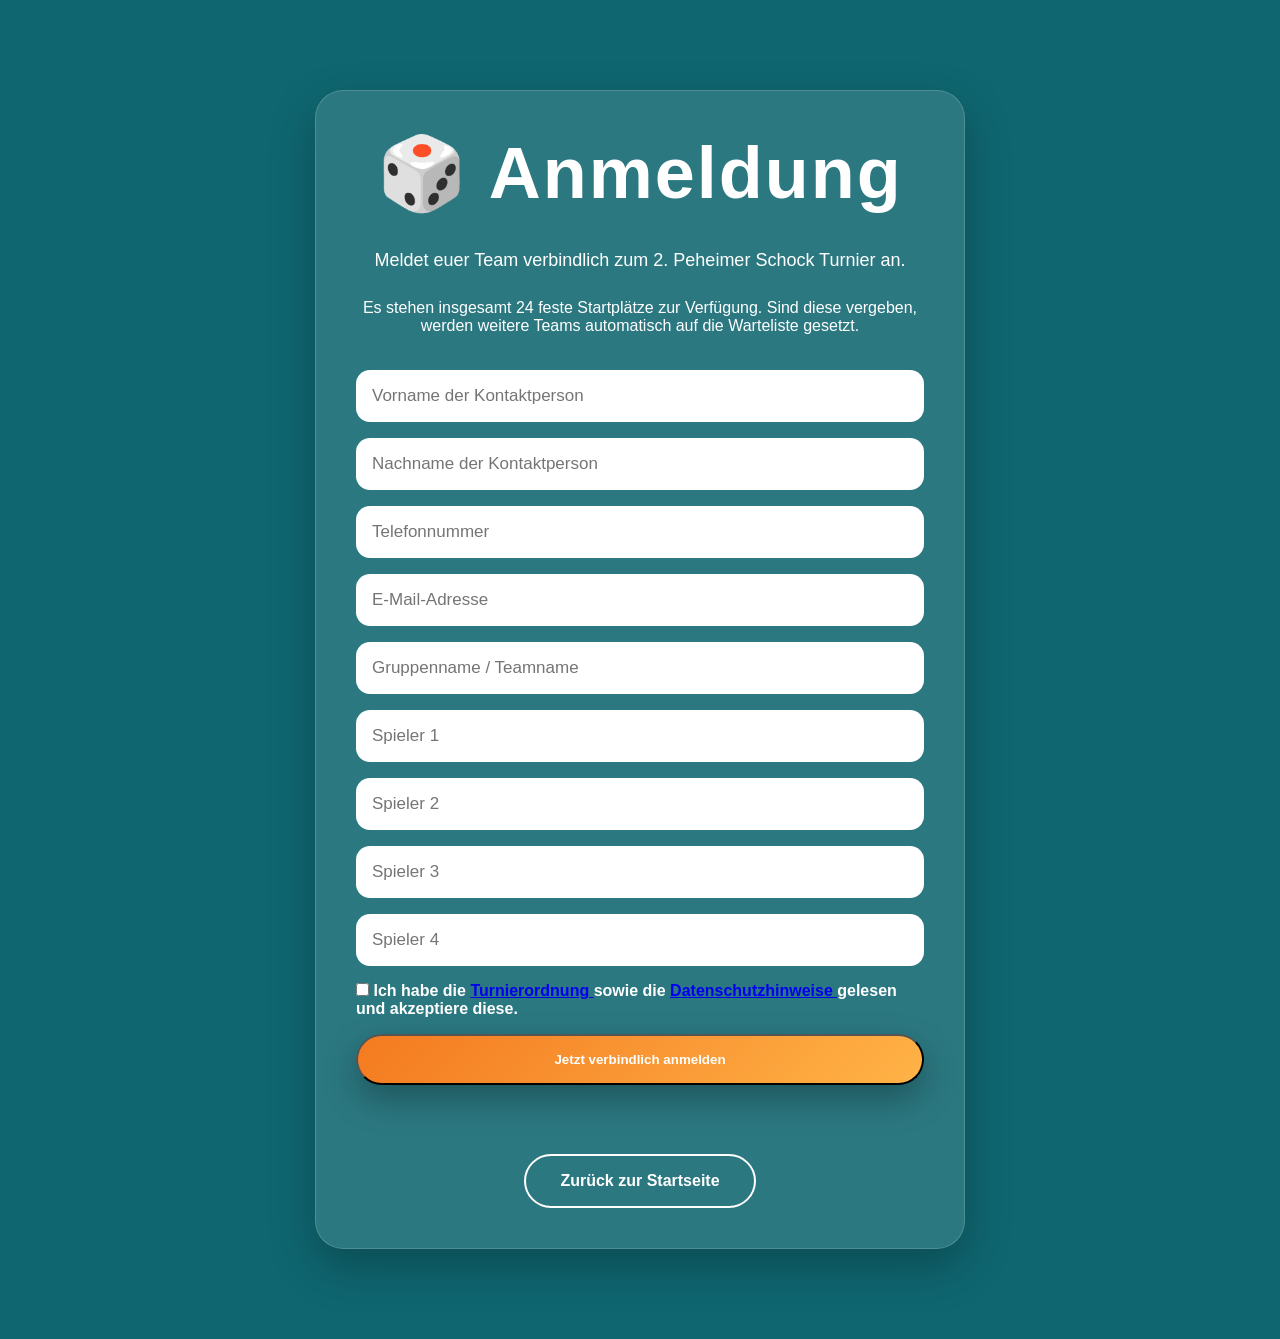
==== anmeldung.html @ 6fb893bc "Add script tags for configuration and scripts" ====
<!DOCTYPE html>
<html lang="de">
<head>
  <meta charset="UTF-8">
  <meta name="viewport" content="width=device-width, initial-scale=1.0">

  <title>Anmeldung | 2. Peheimer Schock Turnier</title>

  <link rel="stylesheet" href="css/style.css">
</head>

<body>

<section class="section anmeldung-page">

  <!-- Bereich vor dem 01.09.2026 -->
  <div id="anmeldungGesperrt" class="status-card">
    <h2>🎲 Anmeldung</h2>

    <h1>Anmeldung startet am</h1>
    <h2>01.09.2026</h2>

    <p>
      Die Anmeldung zum 2. Peheimer Schock Turnier
      ist derzeit noch nicht freigeschaltet.
    </p>

    <div
      id="countdownFreigabe"
      class="freigabe-countdown">
    </div>

    <div class="hero-buttons">
      <a href="index.html" class="btn primary">
        Zur Startseite
      </a>

      <a
        href="downloads/Turnierordnung.pdf"
        class="btn secondary"
        target="_blank"
        rel="noopener">
        Turnierordnung ansehen
      </a>
    </div>
  </div>


  <!-- Anmeldeformular ab dem 01.09.2026 -->
  <div
    id="formularBereich"
    class="status-card"
    style="display:none;">

    <h2>🎲 Anmeldung</h2>

    <p class="lead">
      Meldet euer Team verbindlich zum
      2. Peheimer Schock Turnier an.
    </p>

    <div id="anmeldeStatusHinweis" class="anmelde-hinweis">
      Es stehen insgesamt 24 feste Startplätze zur Verfügung.
      Sind diese vergeben, werden weitere Teams automatisch
      auf die Warteliste gesetzt.
    </div>

    <form id="anmeldungForm" class="form-card">

      <input
        type="text"
        name="vorname"
        placeholder="Vorname der Kontaktperson"
        autocomplete="given-name"
        required>

      <input
        type="text"
        name="nachname"
        placeholder="Nachname der Kontaktperson"
        autocomplete="family-name"
        required>

      <input
        type="tel"
        name="telefon"
        placeholder="Telefonnummer"
        autocomplete="tel"
        required>

      <input
        type="email"
        name="email"
        placeholder="E-Mail-Adresse"
        autocomplete="email"
        required>

      <input
        type="text"
        name="teamname"
        placeholder="Gruppenname / Teamname"
        required>

      <input
        type="text"
        name="spieler1"
        placeholder="Spieler 1"
        required>

      <input
        type="text"
        name="spieler2"
        placeholder="Spieler 2"
        required>

      <input
        type="text"
        name="spieler3"
        placeholder="Spieler 3"
        required>

      <input
        type="text"
        name="spieler4"
        placeholder="Spieler 4"
        required>

      <label class="check">
        <input
          type="checkbox"
          name="datenschutzAkzeptiert"
          required>

        <span>
          Ich habe die
          <strong>
            <a
              href="downloads/Turnierordnung.pdf"
              target="_blank"
              rel="noopener">
              Turnierordnung
            </a>
          </strong>
          sowie die
          <strong>
            <a
              href="datenschutz.html"
              target="_blank"
              rel="noopener">
              Datenschutzhinweise
            </a>
          </strong>
          gelesen und akzeptiere diese.
        </span>
      </label>

      <button
        id="anmeldungButton"
        type="submit"
        class="btn primary">

        Jetzt verbindlich anmelden
      </button>

    </form>

    <div
      id="meldung"
      class="anmelde-meldung"
      aria-live="polite">
    </div>

    <a
      href="index.html"
      class="btn secondary space-top">
      Zurück zur Startseite
    </a>

  </div>

</section>

<script src="js/config.js?v=1"></script>
<script src="js/freigabe.js?v=13"></script>
<script src="js/anmeldung.js?v=13"></script>

</body>
</html>
---- css/style.css ----
*{margin:0;padding:0;box-sizing:border-box}html{scroll-behavior:smooth}body{font-family:'Montserrat',sans-serif;background:#0f6670;color:#fff;overflow-x:hidden}.header{position:fixed;top:0;width:100%;z-index:1000;background:rgba(4,37,43,.88);backdrop-filter:blur(14px);border-bottom:1px solid rgba(255,255,255,.12)}.navbar{max-width:1320px;margin:auto;padding:14px 28px;display:flex;justify-content:space-between;align-items:center}.logo-box{display:flex;align-items:center;gap:12px;color:#fff;text-decoration:none;font-weight:800}.logo-box img{width:58px;height:58px;object-fit:contain}.nav-links{display:flex;list-style:none;gap:20px}.nav-links a{color:#fff;text-decoration:none;font-weight:700;font-size:14px}.nav-links a:hover{color:#f47a20}.hero{min-height:100vh;background:linear-gradient(135deg,rgba(5,44,51,.94),rgba(15,102,112,.75)),url('../images/hero.jpg');background-size:cover;background-position:center;display:flex;align-items:center;justify-content:center;text-align:center;padding:140px 22px 80px}.hero-card{max-width:980px;padding:46px 34px;border-radius:32px;background:rgba(255,255,255,.1);border:1px solid rgba(255,255,255,.16);backdrop-filter:blur(16px);box-shadow:0 30px 90px rgba(0,0,0,.35);position:relative;z-index:3}.eyebrow{color:#ffb06a;text-transform:uppercase;letter-spacing:2px;font-weight:800;margin-bottom:14px}.hero h1{font-family:'Bebas Neue',sans-serif;font-size:clamp(56px,9vw,120px);line-height:.9;letter-spacing:4px;text-transform:uppercase;text-shadow:0 10px 35px rgba(0,0,0,.45)}.hero-info{margin-top:22px;font-size:clamp(18px,3vw,28px);font-weight:800}.countdown{display:flex;justify-content:center;gap:18px;flex-wrap:wrap;margin:36px 0}.countdown div{width:112px;height:112px;border-radius:22px;background:rgba(255,255,255,.16);border:1px solid rgba(255,255,255,.18);display:flex;flex-direction:column;justify-content:center;align-items:center}.countdown span{font-size:42px;font-weight:900}.countdown small{text-transform:uppercase;letter-spacing:1px}.hero-buttons{display:flex;justify-content:center;gap:18px;flex-wrap:wrap}.btn{display:inline-block;padding:16px 34px;border-radius:999px;text-decoration:none;font-weight:900;transition:.25s}.btn:hover{transform:translateY(-4px)}.primary{background:linear-gradient(135deg,#f47a20,#ffb347);color:#fff;box-shadow:0 14px 35px rgba(0,0,0,.3)}.secondary{border:2px solid #fff;color:#fff}.secondary:hover{background:#fff;color:#0f6670}.section{max-width:1200px;margin:auto;padding:90px 22px;text-align:center}.section h2{font-family:'Bebas Neue',sans-serif;font-size:clamp(42px,6vw,72px);letter-spacing:2px;margin-bottom:34px}.lead{font-size:18px;max-width:780px;margin:0 auto 28px}.highlight{max-width:100%;background:rgba(4,37,43,.45)}.cards{display:grid;gap:24px}.four{grid-template-columns:repeat(auto-fit,minmax(230px,1fr))}.three{grid-template-columns:repeat(auto-fit,minmax(260px,1fr))}.card{padding:34px 24px;border-radius:24px;background:rgba(255,255,255,.12);border:1px solid rgba(255,255,255,.16);backdrop-filter:blur(12px);box-shadow:0 18px 45px rgba(0,0,0,.22);transition:.25s}.card:hover{transform:translateY(-8px)}.card span{font-size:46px}.card h3{margin:14px 0 10px;color:#ffb06a;font-size:24px}.space-top{margin-top:34px}.status-card{max-width:650px;margin:auto;padding:40px;border-radius:28px;background:rgba(255,255,255,.12);border:1px solid rgba(255,255,255,.16);backdrop-filter:blur(16px);box-shadow:0 18px 45px rgba(0,0,0,.25)}.circle{position:relative;width:180px;height:180px;margin:20px auto}.circle svg{width:180px;height:180px;transform:rotate(-90deg)}.circle circle{fill:none;stroke-width:12}.circle circle:first-child{stroke:rgba(255,255,255,.22)}#progressCircle{stroke:#f47a20;stroke-linecap:round;stroke-dasharray:471;stroke-dashoffset:471;transition:1s}.circle-text{position:absolute;top:50%;left:50%;transform:translate(-50%,-50%)}.circle-text span{display:block;font-size:52px;font-weight:900}.progress{height:18px;background:rgba(255,255,255,.22);border-radius:999px;overflow:hidden;margin:25px 0}#progressBar{height:100%;width:0;background:linear-gradient(90deg,#f47a20,#ffb347);transition:1s}.gallery{display:grid;grid-template-columns:repeat(auto-fit,minmax(220px,1fr));gap:18px}.gallery img{width:100%;height:220px;object-fit:cover;border-radius:18px;cursor:pointer;box-shadow:0 15px 35px rgba(0,0,0,.25)}.table-wrap{overflow-x:auto;max-width:850px;margin:auto}table{width:100%;border-collapse:collapse;background:rgba(255,255,255,.1);border-radius:18px;overflow:hidden}th,td{padding:16px;border-bottom:1px solid rgba(255,255,255,.12)}th{color:#ffb06a}.social-links{display:flex;gap:16px;justify-content:center;flex-wrap:wrap}.social-links a{color:white;background:rgba(255,255,255,.12);padding:14px 24px;border-radius:999px;text-decoration:none;font-weight:800}.contact p{margin:8px 0;font-size:18px}footer{text-align:center;padding:30px 20px;background:#062f36;color:rgba(255,255,255,.85)}footer a{color:#ffb06a}.dice-bg{position:fixed;inset:0;pointer-events:none;z-index:2;overflow:hidden}.dice{position:absolute;font-size:72px;opacity:.18;filter:drop-shadow(0 0 20px rgba(244,122,32,.55));animation:diceFloat 18s ease-in-out infinite}.d1{top:14%;left:5%}.d2{top:75%;left:12%;animation-duration:22s}.d3{top:22%;right:8%;animation-duration:19s}.d4{bottom:10%;right:12%;animation-duration:24s}.d5{top:50%;left:48%;animation-duration:20s}@keyframes diceFloat{0%,100%{transform:translateY(0) rotate(0) scale(1)}50%{transform:translateY(-42px) rotate(180deg) scale(1.12)}}@media(max-width:850px){.navbar{flex-direction:column;gap:12px}.nav-links{flex-wrap:wrap;justify-content:center;gap:12px}.logo-box span{display:none}.hero{padding-top:180px}.countdown div{width:86px;height:86px}.countdown span{font-size:30px}.dice{font-size:52px}}
.sponsor-grid {
  display: grid;
  grid-template-columns: repeat(auto-fit, minmax(220px, 1fr));
  gap: 24px;
  margin-top: 35px;
}

.sponsor-card {
  background: rgba(255,255,255,0.12);
  border: 1px solid rgba(255,255,255,0.18);
  border-radius: 22px;
  padding: 30px;
  min-height: 150px;
  display: flex;
  align-items: center;
  justify-content: center;
  backdrop-filter: blur(12px);
  transition: 0.25s;
}

.sponsor-card:hover {
  transform: translateY(-6px);
}

.sponsor-card img {
  max-width: 100%;
  max-height: 95px;
  object-fit: contain;
}
.instagram-btn{
    display:inline-block;
    padding:16px 35px;
    border-radius:50px;
    text-decoration:none;
    color:#fff;
    font-weight:700;
    font-size:18px;

    background:linear-gradient(
        45deg,
        #405DE6,
        #5851DB,
        #833AB4,
        #C13584,
        #E1306C,
        #FD1D1D,
        #F56040,
        #FCAF45
    );

    transition:.3s;
    box-shadow:0 8px 25px rgba(0,0,0,.25);
}

.instagram-btn:hover{
    transform:translateY(-4px) scale(1.03);
    box-shadow:0 12px 30px rgba(0,0,0,.35);
}
.spieler-text {
  margin-top: 14px;
  font-size: 18px;
  color: #ffb06a;
  font-weight: 700;
}
.anmeldung-page {
  min-height: 100vh;
  display: flex;
  align-items: center;
  justify-content: center;
}

.freigabe-countdown {
  margin: 25px 0;
  font-size: 24px;
  font-weight: 800;
  color: #ffb06a;
}

.form-card {
  max-width: 760px;
  margin: 35px auto;
  display: grid;
  gap: 16px;
}

.form-card input {
  padding: 16px;
  border-radius: 14px;
  border: none;
  font-size: 17px;
}

.check {
  text-align: left;
  font-weight: 600;
}
.badge {
  display: inline-block;
  padding: 8px 14px;
  border-radius: 999px;
  font-weight: 800;
  font-size: 14px;
}

.badge.geplant {
  background: #ffffff;
  color: #0f6670;
}

.badge.laeuft {
  background: #ffb347;
  color: #062f36;
}

.badge.beendet {
  background: #2ecc71;
  color: #ffffff;
}

#meldung {
  margin-top: 25px;
  font-weight: 800;
  font-size: 20px;
}

/* ==========================================
   LIVE SPIELPLAN
========================================== */

.spielplan-section{
    max-width:1700px;
    width:95%;
    margin:auto;
}

#spielplanTabelle{
    width:100%;
}

.table-wrap{
    width:100%;
    overflow-x:auto;
    border-radius:22px;
    background:rgba(255,255,255,.08);
    backdrop-filter:blur(10px);
    box-shadow:0 15px 35px rgba(0,0,0,.20);
}

.table-wrap table{
    width:100%;
    min-width:1450px;
    border-collapse:collapse;
}

.table-wrap th{
    font-size:24px;
    font-weight:700;
    color:#ffb347;
    padding:24px 18px;
    text-align:center;
    white-space:nowrap;
}

.table-wrap td{
    font-size:22px;
    padding:24px 18px;
    text-align:center;
    color:#fff;
    border-top:1px solid rgba(255,255,255,.08);
}

.table-wrap tr:hover{
    background:rgba(255,255,255,.06);
    transition:.25s;
}

/* Status */

.badge{
    display:inline-block;
    min-width:130px;
    padding:12px 28px;
    border-radius:40px;
    font-size:19px;
    font-weight:700;
    text-align:center;
}

.badge.geplant{
    background:#ffffff;
    color:#156b75;
}

.badge.laeuft{
    background:#ffb347;
    color:#111;
}

.badge.beendet{
    background:#36c96d;
    color:#fff;
}

/* Scrollbar */

.table-wrap::-webkit-scrollbar{
    height:12px;
}

.table-wrap::-webkit-scrollbar-thumb{
    background:#999;
    border-radius:20px;
}

.table-wrap::-webkit-scrollbar-track{
    background:#ddd;
}

/* Tablet */

@media (max-width:1200px){

.table-wrap th{
    font-size:20px;
}

.table-wrap td{
    font-size:18px;
}

}

/* Smartphone */

@media (max-width:768px){

.spielplan-section{
    width:100%;
}

.table-wrap table{
    min-width:1100px;
}

.table-wrap th{
    font-size:17px;
}

.table-wrap td{
    font-size:16px;
    padding:16px 12px;
}

.badge{
    min-width:100px;
    font-size:15px;
    padding:10px 18px;
}

}

/* ==========================================
   BUNDESLIGA-LIVE-TAFEL
========================================== */

.spielplan-section {
  width: min(1500px, 95%);
  max-width: 1500px;
  margin: 0 auto;
}

#spielplanTabelle {
  width: 100%;
}

.live-tafel {
  overflow: hidden;
  border: 1px solid rgba(255, 255, 255, 0.15);
  border-radius: 26px;
  background:
    linear-gradient(
      145deg,
      rgba(255, 255, 255, 0.11),
      rgba(255, 255, 255, 0.05)
    );
  box-shadow: 0 25px 60px rgba(0, 0, 0, 0.28);
  backdrop-filter: blur(14px);
}

.live-tafel-kopf {
  display: flex;
  align-items: center;
  justify-content: space-between;
  gap: 20px;
  padding: 22px 30px;
  color: #ffffff;
  background: rgba(0, 0, 0, 0.18);
  font-size: 20px;
  font-weight: 800;
  text-transform: uppercase;
  letter-spacing: 1px;
}

.live-punkt {
  display: inline-block;
  width: 13px;
  height: 13px;
  margin-right: 10px;
  border-radius: 50%;
  background: #2ee46f;
  box-shadow: 0 0 0 7px rgba(46, 228, 111, 0.12);
  animation: livePuls 1.4s infinite;
}

.live-aktualisierung {
  color: rgba(255, 255, 255, 0.68);
  font-size: 14px;
  font-weight: 600;
  text-transform: none;
  letter-spacing: 0;
}

.live-gruppe {
  padding: 24px;
}

.live-gruppe + .live-gruppe {
  padding-top: 4px;
}

.live-gruppen-titel {
  margin: 0 0 18px;
  color: #ffffff;
  font-size: 24px;
  font-weight: 800;
}

.live-spielkarte {
  margin-bottom: 18px;
  overflow: hidden;
  border: 1px solid rgba(255, 255, 255, 0.13);
  border-left: 7px solid rgba(255, 255, 255, 0.28);
  border-radius: 20px;
  background: rgba(255, 255, 255, 0.08);
  box-shadow: 0 14px 28px rgba(0, 0, 0, 0.16);
  transition:
    transform 0.25s ease,
    background 0.25s ease,
    box-shadow 0.25s ease;
}

.live-spielkarte:hover {
  transform: translateY(-3px);
  background: rgba(255, 255, 255, 0.12);
  box-shadow: 0 18px 35px rgba(0, 0, 0, 0.22);
}

.live-spielkarte.ist-live {
  border-left-color: #2ee46f;
  background:
    linear-gradient(
      90deg,
      rgba(46, 228, 111, 0.16),
      rgba(255, 255, 255, 0.08)
    );
}

.live-spielkopf {
  display: flex;
  align-items: center;
  justify-content: space-between;
  gap: 15px;
  padding: 16px 22px;
  border-bottom: 1px solid rgba(255, 255, 255, 0.1);
}

.live-runde {
  color: #ffb347;
  font-size: 20px;
  font-weight: 800;
  text-transform: uppercase;
}

.live-status {
  display: inline-flex;
  align-items: center;
  gap: 8px;
  min-width: 125px;
  justify-content: center;
  padding: 10px 18px;
  border-radius: 999px;
  font-size: 16px;
  font-weight: 800;
}

.live-status span {
  font-size: 18px;
  line-height: 1;
}

.live-status.geplant-status {
  color: #0f6670;
  background: #ffffff;
}

.live-status.live-status {
  color: #10231a;
  background: #2ee46f;
  box-shadow: 0 0 0 6px rgba(46, 228, 111, 0.12);
}

.live-status.fertig-status {
  color: #ffffff;
  background: #52616b;
}

.live-spielinhalt {
  display: grid;
  grid-template-columns: 180px 1fr;
  gap: 28px;
  align-items: center;
  padding: 24px 26px;
}

.live-tisch {
  display: grid;
  grid-template-columns: auto 1fr;
  align-items: center;
  column-gap: 12px;
  color: rgba(255, 255, 255, 0.72);
}

.live-tisch-icon {
  grid-row: span 2;
  font-size: 38px;
}

.live-tisch span:not(.live-tisch-icon) {
  font-size: 15px;
  text-transform: uppercase;
  letter-spacing: 1px;
}

.live-tisch strong {
  color: #ffffff;
  font-size: 34px;
  line-height: 1;
}

.live-teamname {
  margin-bottom: 13px;
  color: #ffffff;
  font-size: 30px;
  font-weight: 800;
}

.live-spieler {
  display: flex;
  flex-wrap: wrap;
  gap: 9px;
}

.live-spieler span {
  padding: 8px 13px;
  border: 1px solid rgba(255, 255, 255, 0.12);
  border-radius: 999px;
  color: #ffffff;
  background: rgba(255, 255, 255, 0.09);
  font-size: 16px;
  font-weight: 600;
}

.live-fuss {
  padding: 16px 26px;
  color: rgba(255, 255, 255, 0.58);
  background: rgba(0, 0, 0, 0.14);
  font-size: 14px;
  text-align: right;
}

.live-ladeanzeige,
.live-leer,
.live-fehler {
  padding: 55px 25px;
  border-radius: 24px;
  color: #ffffff;
  background: rgba(255, 255, 255, 0.08);
  text-align: center;
}

.live-leer span,
.live-fehler span {
  display: block;
  margin-bottom: 12px;
  font-size: 48px;
}

.live-loader {
  width: 44px;
  height: 44px;
  margin: 0 auto 18px;
  border: 5px solid rgba(255, 255, 255, 0.2);
  border-top-color: #ffb347;
  border-radius: 50%;
  animation: liveDrehen 0.8s linear infinite;
}

@keyframes livePuls {
  0%,
  100% {
    opacity: 1;
    transform: scale(1);
  }

  50% {
    opacity: 0.45;
    transform: scale(0.82);
  }
}

@keyframes liveDrehen {
  to {
    transform: rotate(360deg);
  }
}

@media (max-width: 800px) {
  .spielplan-section {
    width: 94%;
  }

  .live-tafel-kopf {
    align-items: flex-start;
    flex-direction: column;
    padding: 18px;
  }

  .live-gruppe {
    padding: 16px;
  }

  .live-spielkopf {
    align-items: flex-start;
    flex-direction: column;
  }

  .live-spielinhalt {
    grid-template-columns: 1fr;
    gap: 18px;
    padding: 21px;
  }

  .live-tisch {
    grid-template-columns: auto auto 1fr;
  }

  .live-tisch-icon {
    grid-row: auto;
  }

  .live-tisch strong {
    font-size: 28px;
  }

  .live-teamname {
    font-size: 24px;
  }

  .live-status {
    min-width: 110px;
    font-size: 14px;
  }

  .live-spieler span {
    font-size: 14px;
  }
}
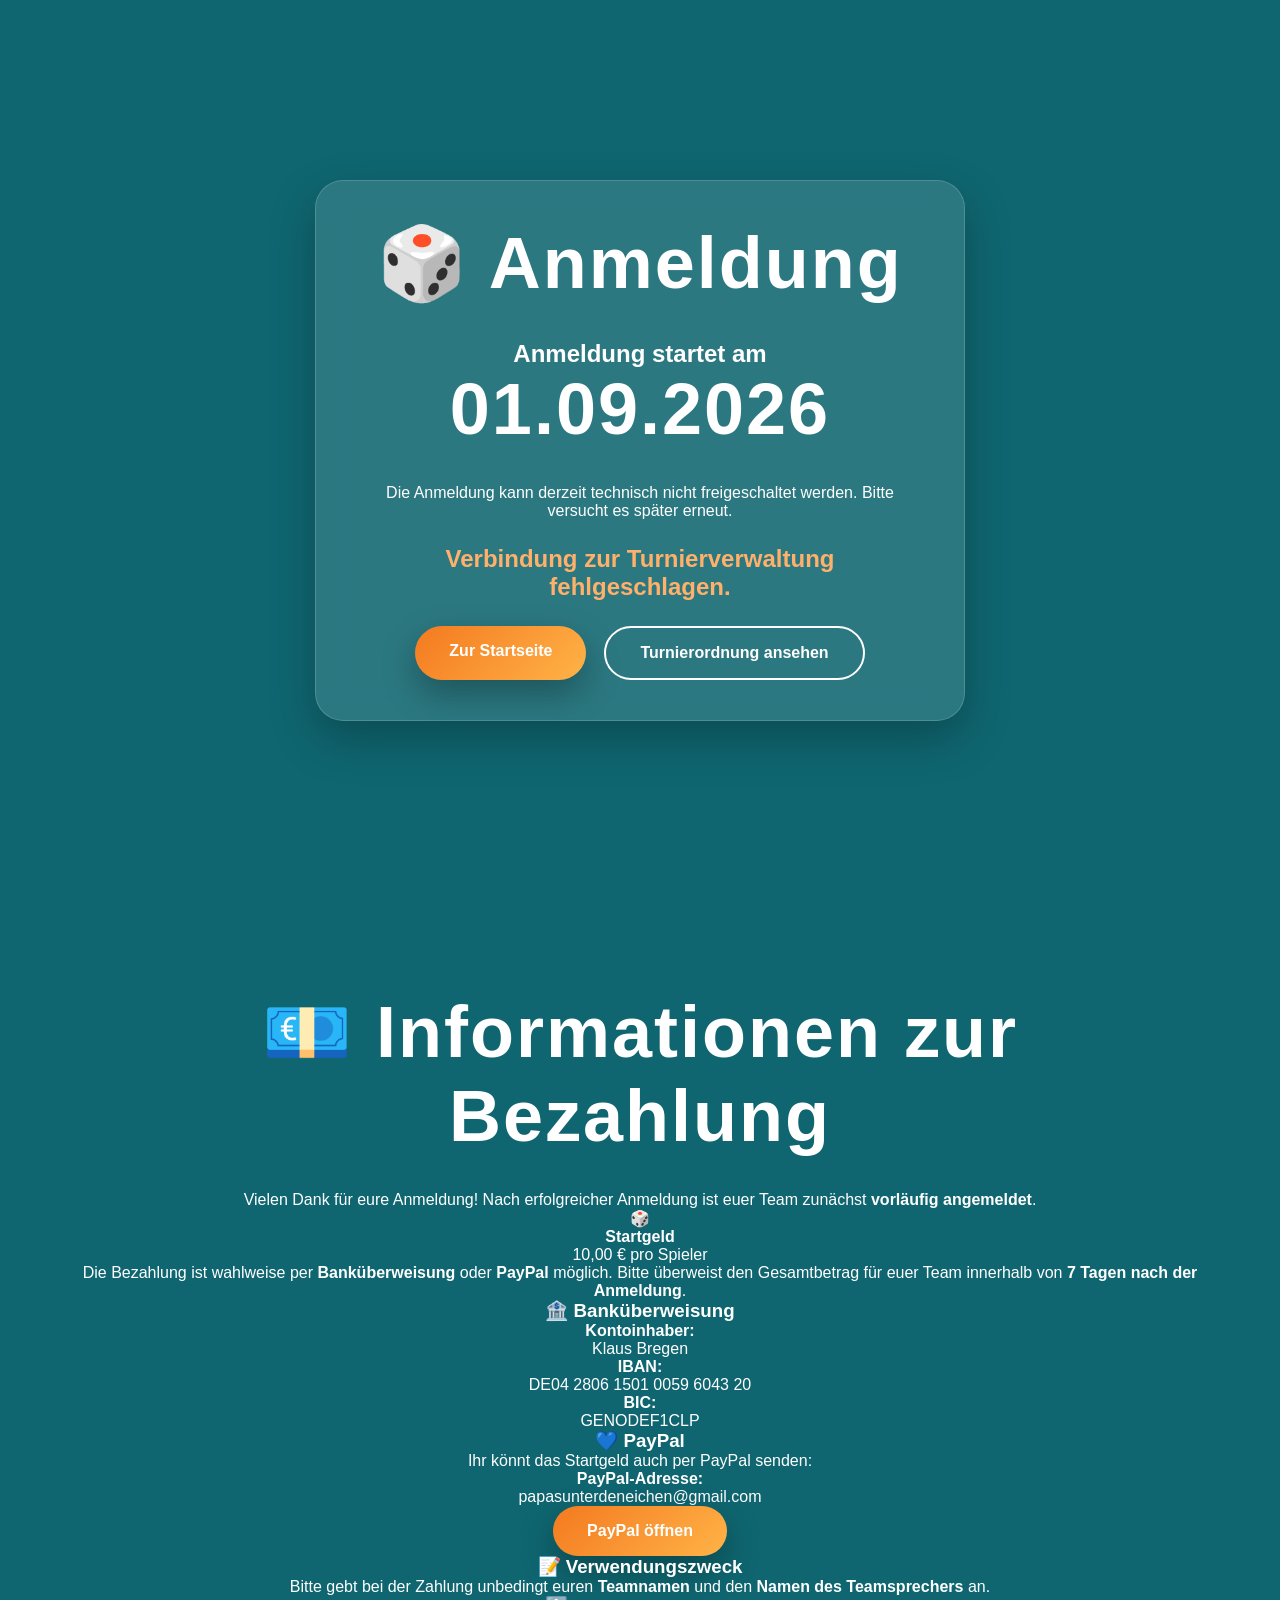
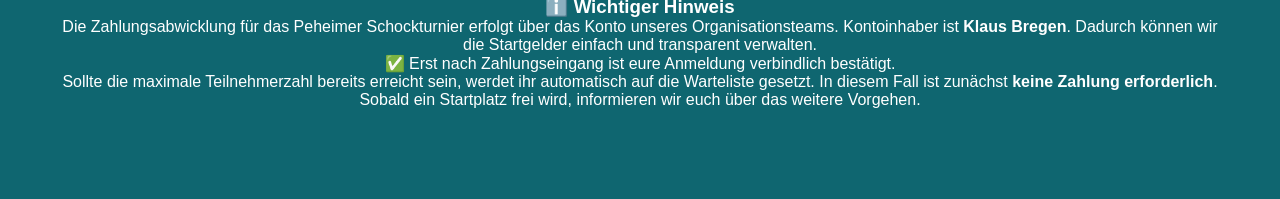
==== commit 334ed0cf: "Update anmeldung.html" ====
--- a/anmeldung.html
+++ b/anmeldung.html
@@ -179,10 +179,115 @@
   </div>
 
 </section>
-
-<script src="js/config.js?v=1"></script>
-<script src="js/freigabe.js?v=13"></script>
-<script src="js/anmeldung.js?v=13"></script>
+<section class="section zahlung-section">
+  <div class="zahlung-box">
+
+    <h2>💶 Informationen zur Bezahlung</h2>
+
+    <p>
+      Vielen Dank für eure Anmeldung! Nach erfolgreicher Anmeldung ist euer
+      Team zunächst <strong>vorläufig angemeldet</strong>.
+    </p>
+
+    <div class="zahlung-preis">
+      <span>🎲</span>
+      <div>
+        <strong>Startgeld</strong>
+        <p>10,00 € pro Spieler</p>
+      </div>
+    </div>
+
+    <p>
+      Die Bezahlung ist wahlweise per <strong>Banküberweisung</strong> oder
+      <strong>PayPal</strong> möglich. Bitte überweist den Gesamtbetrag für
+      euer Team innerhalb von <strong>7 Tagen nach der Anmeldung</strong>.
+    </p>
+
+    <div class="zahlung-arten">
+
+      <article class="zahlung-karte">
+        <h3>🏦 Banküberweisung</h3>
+
+        <p>
+          <strong>Kontoinhaber:</strong><br>
+          Klaus Bregen
+        </p>
+
+        <p>
+          <strong>IBAN:</strong><br>
+          <span class="zahlungsdaten">DE04 2806 1501 0059 6043 20</span>
+        </p>
+
+        <p>
+          <strong>BIC:</strong><br>
+          <span class="zahlungsdaten">GENODEF1CLP</span>
+        </p>
+      </article>
+
+      <article class="zahlung-karte">
+        <h3>💙 PayPal</h3>
+
+        <p>
+          Ihr könnt das Startgeld auch per PayPal senden:
+        </p>
+
+        <p>
+          <strong>PayPal-Adresse:</strong><br>
+          <span class="zahlungsdaten">
+            papasunterdeneichen@gmail.com
+          </span>
+        </p>
+
+        <a
+          class="btn primary"
+          href="https://www.paypal.com/paypalme/"
+          target="_blank"
+          rel="noopener noreferrer"
+        >
+          PayPal öffnen
+        </a>
+      </article>
+
+    </div>
+
+    <div class="zahlung-hinweis">
+      <h3>📝 Verwendungszweck</h3>
+
+      <p>
+        Bitte gebt bei der Zahlung unbedingt euren
+        <strong>Teamnamen</strong> und den
+        <strong>Namen des Teamsprechers</strong> an.
+      </p>
+    </div>
+
+    <div class="zahlung-info">
+      <h3>ℹ️ Wichtiger Hinweis</h3>
+
+      <p>
+        Die Zahlungsabwicklung für das Peheimer Schockturnier erfolgt über
+        das Konto unseres Organisationsteams. Kontoinhaber ist
+        <strong>Klaus Bregen</strong>. Dadurch können wir die Startgelder
+        einfach und transparent verwalten.
+      </p>
+    </div>
+
+    <p class="zahlung-verbindlich">
+      ✅ Erst nach Zahlungseingang ist eure Anmeldung verbindlich bestätigt.
+    </p>
+
+    <p>
+      Sollte die maximale Teilnehmerzahl bereits erreicht sein, werdet ihr
+      automatisch auf die Warteliste gesetzt. In diesem Fall ist zunächst
+      <strong>keine Zahlung erforderlich</strong>. Sobald ein Startplatz frei
+      wird, informieren wir euch über das weitere Vorgehen.
+    </p>
+
+  </div>
+</section>
+
+<script src="js/config.js?v=2"></script>
+<script src="js/freigabe.js?v=15"></script>
+<script src="js/anmeldung.js?v=15"></script>
 
 </body>
 </html>
--- a/css/style.css
+++ b/css/style.css
@@ -576,3 +576,551 @@
     font-size: 14px;
   }
 }
+.status-anmeldung{
+    margin-top:35px;
+    padding-top:30px;
+    border-top:1px solid rgba(255,255,255,.15);
+    text-align:center;
+}
+
+.status-anmeldung h3{
+    margin-bottom:12px;
+    color:#fff;
+    font-size:1.5rem;
+    font-weight:700;
+}
+
+.status-anmeldung p{
+    color:#e7f1f1;
+    line-height:1.6;
+    margin-bottom:22px;
+}
+
+.anmelden-btn{
+    display:inline-block;
+    padding:16px 42px;
+    font-size:1.1rem;
+    font-weight:700;
+    border-radius:50px;
+    transition:.3s;
+}
+
+.anmelden-btn:hover{
+    transform:translateY(-3px);
+}
+/* =====================================================
+   HALL OF FAME
+===================================================== */
+
+#hallOfFameContainer {
+  width: 100%;
+  max-width: 1200px;
+  margin: 35px auto 0;
+}
+
+.hall-grid {
+  display: grid;
+  grid-template-columns:
+    repeat(auto-fit, minmax(300px, 1fr));
+  gap: 26px;
+}
+
+.hall-jahreskarte {
+  overflow: hidden;
+  padding: 28px;
+  border: 1px solid rgba(255, 255, 255, 0.18);
+  border-radius: 24px;
+  background: rgba(255, 255, 255, 0.09);
+  box-shadow: 0 18px 45px rgba(0, 0, 0, 0.18);
+  backdrop-filter: blur(12px);
+  transition:
+    transform 0.3s ease,
+    box-shadow 0.3s ease;
+}
+
+.hall-jahreskarte:hover {
+  transform: translateY(-6px);
+  box-shadow: 0 24px 55px rgba(0, 0, 0, 0.25);
+}
+
+.hall-jahreskopf {
+  display: flex;
+  align-items: center;
+  justify-content: center;
+  gap: 12px;
+  margin-bottom: 24px;
+}
+
+.hall-jahreskopf h3 {
+  margin: 0;
+  color: #ffffff;
+  font-family: "Bebas Neue", sans-serif;
+  font-size: 2.5rem;
+  letter-spacing: 1px;
+}
+
+.hall-pokal {
+  font-size: 2.2rem;
+}
+
+.hall-bild {
+  overflow: hidden;
+  margin-bottom: 22px;
+  border-radius: 18px;
+  aspect-ratio: 16 / 10;
+}
+
+.hall-bild img {
+  width: 100%;
+  height: 100%;
+  object-fit: cover;
+  transition: transform 0.4s ease;
+}
+
+.hall-jahreskarte:hover .hall-bild img {
+  transform: scale(1.04);
+}
+
+.hall-platzierungen {
+  display: flex;
+  flex-direction: column;
+  gap: 13px;
+}
+
+.hall-platz {
+  display: flex;
+  align-items: center;
+  gap: 14px;
+  padding: 16px;
+  border-radius: 16px;
+}
+
+.hall-medaille {
+  flex-shrink: 0;
+  font-size: 2rem;
+}
+
+.hall-platz-inhalt {
+  min-width: 0;
+  text-align: left;
+}
+
+.hall-platz-bezeichnung {
+  display: block;
+  margin-bottom: 3px;
+  font-size: 0.78rem;
+  font-weight: 800;
+  letter-spacing: 0.7px;
+  text-transform: uppercase;
+}
+
+.hall-platz h4 {
+  margin: 0;
+  font-size: 1.08rem;
+  line-height: 1.3;
+}
+
+.hall-spieler {
+  margin: 5px 0 0;
+  font-size: 0.84rem;
+  line-height: 1.45;
+  opacity: 0.85;
+}
+
+.hall-gold {
+  color: #27200a;
+  background:
+    linear-gradient(
+      135deg,
+      #ffe47a,
+      #dba919
+    );
+}
+
+.hall-silber {
+  color: #1d2529;
+  background:
+    linear-gradient(
+      135deg,
+      #f1f3f4,
+      #aeb8bd
+    );
+}
+
+.hall-bronze {
+  color: #ffffff;
+  background:
+    linear-gradient(
+      135deg,
+      #cb8a55,
+      #88512c
+    );
+}
+
+.hall-weiterer-platz {
+  color: #ffffff;
+  background: rgba(255, 255, 255, 0.11);
+}
+
+.hall-laden,
+.hall-leer,
+.hall-fehler {
+  max-width: 650px;
+  margin: 0 auto;
+  padding: 35px 25px;
+  text-align: center;
+  border: 1px solid rgba(255, 255, 255, 0.16);
+  border-radius: 22px;
+  background: rgba(255, 255, 255, 0.08);
+}
+
+.hall-laden span,
+.hall-leer span,
+.hall-fehler span {
+  display: block;
+  margin-bottom: 12px;
+  font-size: 2.4rem;
+}
+
+.hall-leer h3,
+.hall-fehler h3 {
+  margin: 0 0 10px;
+  color: #ffffff;
+}
+
+.hall-leer p,
+.hall-fehler p,
+.hall-laden p {
+  margin: 0;
+  color: rgba(255, 255, 255, 0.85);
+}
+
+@media (max-width: 600px) {
+  .hall-grid {
+    grid-template-columns: 1fr;
+  }
+
+  .hall-jahreskarte {
+    padding: 20px;
+  }
+
+  .hall-platz {
+    padding: 14px;
+  }
+}
+/* =====================================================
+   SCHOCK-KÖNIG / SCHOCK-KÖNIGIN
+===================================================== */
+
+.hall-turniername {
+  display: block;
+  margin-bottom: 2px;
+  color: rgba(255, 255, 255, 0.72);
+  font-size: 0.75rem;
+  font-weight: 800;
+  letter-spacing: 1px;
+  text-transform: uppercase;
+}
+
+.hall-schocktitel {
+  display: flex;
+  align-items: center;
+  gap: 18px;
+  margin: 0 0 22px;
+  padding: 20px;
+  border: 2px solid rgba(255, 202, 58, 0.75);
+  border-radius: 18px;
+  color: #ffffff;
+  background:
+    linear-gradient(
+      135deg,
+      rgba(36, 25, 5, 0.95),
+      rgba(117, 75, 4, 0.85)
+    );
+  box-shadow:
+    0 12px 28px rgba(0, 0, 0, 0.22),
+    inset 0 0 20px rgba(255, 202, 58, 0.08);
+}
+
+.hall-krone {
+  flex-shrink: 0;
+  font-size: 3rem;
+  line-height: 1;
+  filter:
+    drop-shadow(
+      0 4px 8px rgba(0, 0, 0, 0.3)
+    );
+}
+
+.hall-schock-inhalt {
+  min-width: 0;
+  text-align: left;
+}
+
+.hall-schock-label {
+  display: block;
+  margin-bottom: 4px;
+  color: #ffd65a;
+  font-size: 0.78rem;
+  font-weight: 800;
+  letter-spacing: 1px;
+  text-transform: uppercase;
+}
+
+.hall-schocktitel h4 {
+  margin: 0;
+  color: #ffffff;
+  font-size: 1.35rem;
+  line-height: 1.25;
+}
+
+.hall-schockanzahl {
+  display: inline-block;
+  margin-top: 8px;
+  padding: 5px 10px;
+  border-radius: 30px;
+  color: #251c04;
+  background: #ffd65a;
+  font-size: 0.82rem;
+  font-weight: 800;
+}
+
+.hall-schocktitel-offen {
+  opacity: 0.75;
+}
+
+.hall-trennlinie {
+  height: 1px;
+  margin: 0 0 22px;
+  background:
+    linear-gradient(
+      90deg,
+      transparent,
+      rgba(255, 255, 255, 0.28),
+      transparent
+    );
+}
+
+.hall-keine-platzierung {
+  padding: 20px;
+  border-radius: 14px;
+  color: rgba(255, 255, 255, 0.8);
+  background: rgba(255, 255, 255, 0.08);
+  text-align: center;
+}
+
+@media (max-width: 600px) {
+  .hall-schocktitel {
+    align-items: flex-start;
+    padding: 17px;
+  }
+
+  .hall-krone {
+    font-size: 2.5rem;
+  }
+
+  .hall-schocktitel h4 {
+    font-size: 1.15rem;
+  }
+}
+/* =====================================================
+   AKTUELLE RANGLISTE
+===================================================== */
+
+#ranglisteContainer {
+  width: 100%;
+  max-width: 1100px;
+  margin: 35px auto 0;
+}
+
+.rangliste-rahmen {
+  overflow: hidden;
+  border: 1px solid rgba(255, 255, 255, 0.18);
+  border-radius: 24px;
+  background: rgba(255, 255, 255, 0.09);
+  box-shadow: 0 18px 45px rgba(0, 0, 0, 0.18);
+  backdrop-filter: blur(12px);
+}
+
+.rangliste-kopf {
+  display: flex;
+  align-items: center;
+  justify-content: space-between;
+  gap: 20px;
+  padding: 20px 24px;
+  color: #ffffff;
+  background: rgba(0, 0, 0, 0.14);
+  font-weight: 800;
+}
+
+.rangliste-kopf > div {
+  display: flex;
+  align-items: center;
+  gap: 10px;
+}
+
+.rangliste-kopf small {
+  color: rgba(255, 255, 255, 0.72);
+  font-weight: 600;
+}
+
+.rangliste-livepunkt {
+  width: 11px;
+  height: 11px;
+  border-radius: 50%;
+  background: #42e695;
+  box-shadow: 0 0 14px rgba(66, 230, 149, 0.85);
+  animation: ranglistePuls 1.5s infinite;
+}
+
+@keyframes ranglistePuls {
+  0%,
+  100% {
+    transform: scale(1);
+    opacity: 1;
+  }
+
+  50% {
+    transform: scale(1.35);
+    opacity: 0.55;
+  }
+}
+
+.rangliste-scroll {
+  overflow-x: auto;
+}
+
+.rangliste-tabelle {
+  width: 100%;
+  min-width: 720px;
+  border-collapse: collapse;
+  color: #ffffff;
+}
+
+.rangliste-tabelle th,
+.rangliste-tabelle td {
+  padding: 16px 18px;
+  text-align: center;
+  border-bottom: 1px solid rgba(255, 255, 255, 0.1);
+}
+
+.rangliste-tabelle th {
+  color: rgba(255, 255, 255, 0.8);
+  background: rgba(255, 255, 255, 0.05);
+  font-size: 0.78rem;
+  letter-spacing: 0.7px;
+  text-transform: uppercase;
+}
+
+.rangliste-tabelle tbody tr {
+  transition:
+    background 0.25s ease,
+    transform 0.25s ease;
+}
+
+.rangliste-tabelle tbody tr:hover {
+  background: rgba(255, 255, 255, 0.08);
+}
+
+.rangliste-tabelle tbody tr:last-child td {
+  border-bottom: none;
+}
+
+.rang-platz {
+  white-space: nowrap;
+}
+
+.rang-symbol {
+  display: inline-block;
+  margin-right: 8px;
+  font-size: 1.25rem;
+}
+
+.rang-spieler {
+  font-weight: 800;
+  text-align: left !important;
+}
+
+.rang-gold {
+  color: #2b2409;
+  background: linear-gradient(
+    90deg,
+    rgba(255, 225, 100, 0.96),
+    rgba(225, 178, 33, 0.9)
+  );
+}
+
+.rang-silber {
+  color: #1f292d;
+  background: linear-gradient(
+    90deg,
+    rgba(238, 242, 244, 0.95),
+    rgba(175, 188, 194, 0.9)
+  );
+}
+
+.rang-bronze {
+  color: #ffffff;
+  background: linear-gradient(
+    90deg,
+    rgba(190, 117, 63, 0.95),
+    rgba(123, 71, 35, 0.9)
+  );
+}
+
+.rangliste-fuss {
+  padding: 16px 22px;
+  color: rgba(255, 255, 255, 0.75);
+  background: rgba(0, 0, 0, 0.11);
+  text-align: right;
+  font-size: 0.85rem;
+}
+
+.rangliste-laden,
+.rangliste-leer,
+.rangliste-fehler {
+  max-width: 650px;
+  margin: 0 auto;
+  padding: 35px 25px;
+  text-align: center;
+  border: 1px solid rgba(255, 255, 255, 0.16);
+  border-radius: 22px;
+  background: rgba(255, 255, 255, 0.08);
+}
+
+.rangliste-laden span,
+.rangliste-leer span,
+.rangliste-fehler span {
+  display: block;
+  margin-bottom: 12px;
+  font-size: 2.4rem;
+}
+
+.rangliste-leer h3,
+.rangliste-fehler h3 {
+  margin: 0 0 10px;
+  color: #ffffff;
+}
+
+.rangliste-leer p,
+.rangliste-fehler p,
+.rangliste-laden p {
+  margin: 0;
+  color: rgba(255, 255, 255, 0.85);
+}
+
+@media (max-width: 700px) {
+  .rangliste-kopf {
+    align-items: flex-start;
+    flex-direction: column;
+  }
+
+  .rangliste-tabelle th,
+  .rangliste-tabelle td {
+    padding: 14px 12px;
+  }
+
+  .rangliste-fuss {
+    text-align: center;
+  }
+}
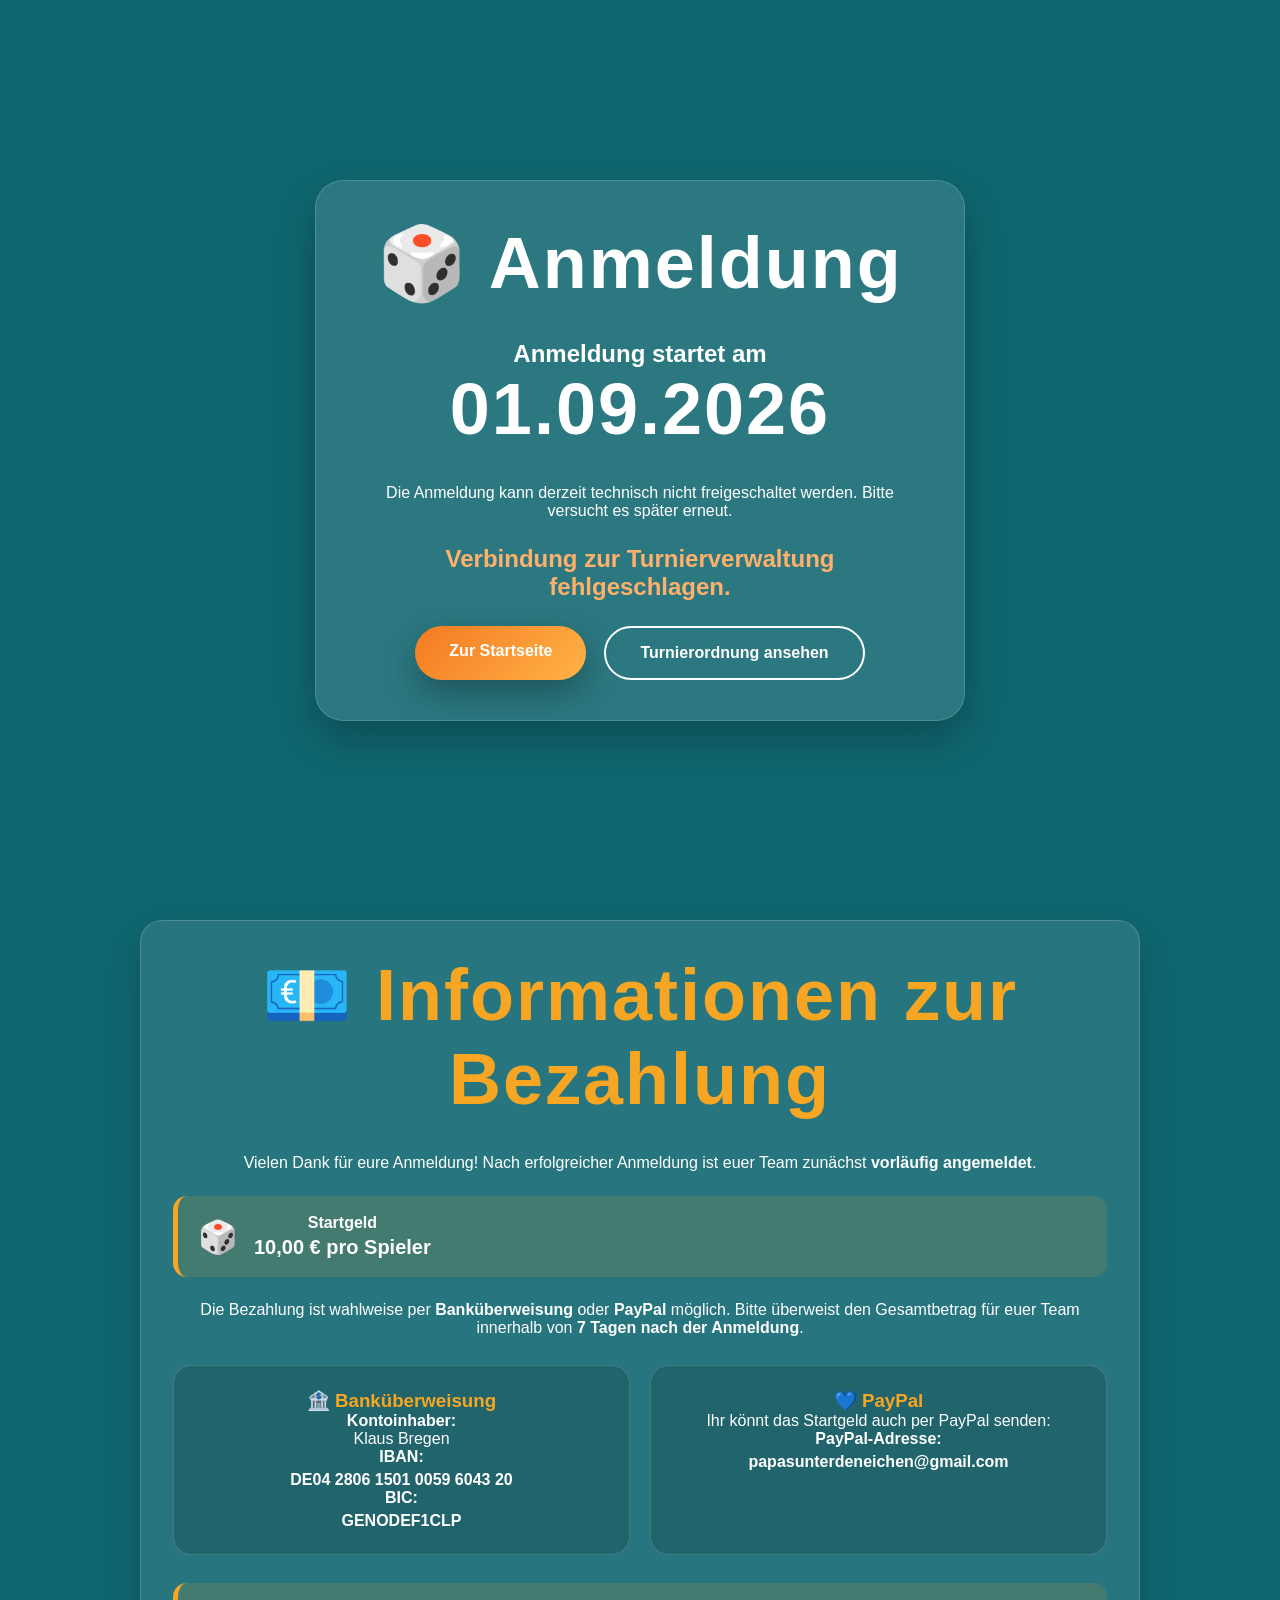
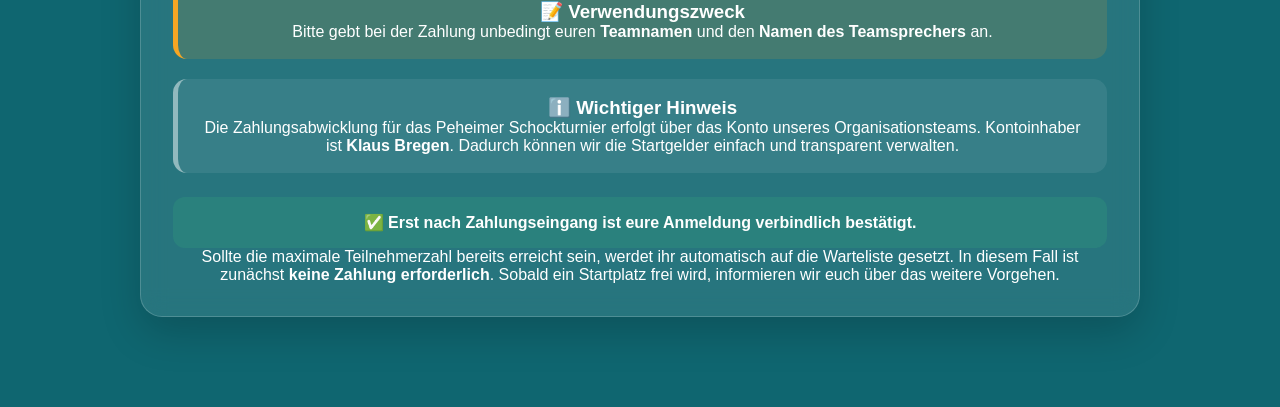
==== commit d5f24fb0: "Update anmeldung.html" ====
--- a/anmeldung.html
+++ b/anmeldung.html
@@ -192,8 +192,7 @@
     <div class="zahlung-preis">
       <span>🎲</span>
       <div>
-        <strong>Startgeld</strong>
-        <p>10,00 € pro Spieler</p>
+        <strong>Startgeld</strong><p>10,00 € pro Spieler</p>
       </div>
     </div>
 
@@ -219,8 +218,7 @@
         </p>
 
         <p>
-          <strong>BIC:</strong><br>
-          <span class="zahlungsdaten">GENODEF1CLP</span>
+          <strong>BIC:</strong><br><span class="zahlungsdaten">GENODEF1CLP</span>
         </p>
       </article>
 
@@ -237,15 +235,6 @@
             papasunterdeneichen@gmail.com
           </span>
         </p>
-
-        <a
-          class="btn primary"
-          href="https://www.paypal.com/paypalme/"
-          target="_blank"
-          rel="noopener noreferrer"
-        >
-          PayPal öffnen
-        </a>
       </article>
 
     </div>
--- a/css/style.css
+++ b/css/style.css
@@ -1124,3 +1124,118 @@
     text-align: center;
   }
 }
+/* =========================================
+   Informationen zur Bezahlung
+========================================= */
+
+.zahlung-section {
+  padding-top: 20px;
+}
+
+.zahlung-box {
+  max-width: 1000px;
+  margin: 0 auto;
+  padding: 32px;
+  border: 1px solid rgba(255, 255, 255, 0.18);
+  border-radius: 22px;
+  background: rgba(255, 255, 255, 0.1);
+  backdrop-filter: blur(12px);
+  -webkit-backdrop-filter: blur(12px);
+  box-shadow: 0 16px 40px rgba(0, 0, 0, 0.18);
+}
+
+.zahlung-box h2 {
+  margin-top: 0;
+  color: #f6a623;
+}
+
+.zahlung-preis {
+  display: flex;
+  align-items: center;
+  gap: 16px;
+  margin: 24px 0;
+  padding: 18px 20px;
+  border-left: 5px solid #f6a623;
+  border-radius: 14px;
+  background: rgba(246, 166, 35, 0.14);
+}
+
+.zahlung-preis span {
+  font-size: 2rem;
+}
+
+.zahlung-preis p {
+  margin: 4px 0 0;
+  font-size: 1.25rem;
+  font-weight: 700;
+}
+
+.zahlung-arten {
+  display: grid;
+  grid-template-columns: repeat(2, minmax(0, 1fr));
+  gap: 20px;
+  margin: 28px 0;
+}
+
+.zahlung-karte {
+  padding: 24px;
+  border: 1px solid rgba(255, 255, 255, 0.15);
+  border-radius: 18px;
+  background: rgba(0, 0, 0, 0.14);
+}
+
+.zahlung-karte h3 {
+  margin-top: 0;
+  color: #f6a623;
+}
+
+.zahlungsdaten {
+  display: inline-block;
+  margin-top: 5px;
+  font-weight: 700;
+  overflow-wrap: anywhere;
+}
+
+.zahlung-hinweis,
+.zahlung-info {
+  margin-top: 20px;
+  padding: 18px 20px;
+  border-radius: 14px;
+}
+
+.zahlung-hinweis {
+  background: rgba(246, 166, 35, 0.14);
+  border-left: 5px solid #f6a623;
+}
+
+.zahlung-info {
+  background: rgba(255, 255, 255, 0.08);
+  border-left: 5px solid rgba(255, 255, 255, 0.45);
+}
+
+.zahlung-hinweis h3,
+.zahlung-info h3 {
+  margin-top: 0;
+}
+
+.zahlung-verbindlich {
+  margin-top: 24px;
+  padding: 16px 18px;
+  border-radius: 12px;
+  background: rgba(56, 190, 120, 0.16);
+  font-weight: 700;
+}
+
+@media (max-width: 750px) {
+  .zahlung-box {
+    padding: 22px 18px;
+  }
+
+  .zahlung-arten {
+    grid-template-columns: 1fr;
+  }
+
+  .zahlungsdaten {
+    font-size: 0.95rem;
+  }
+}
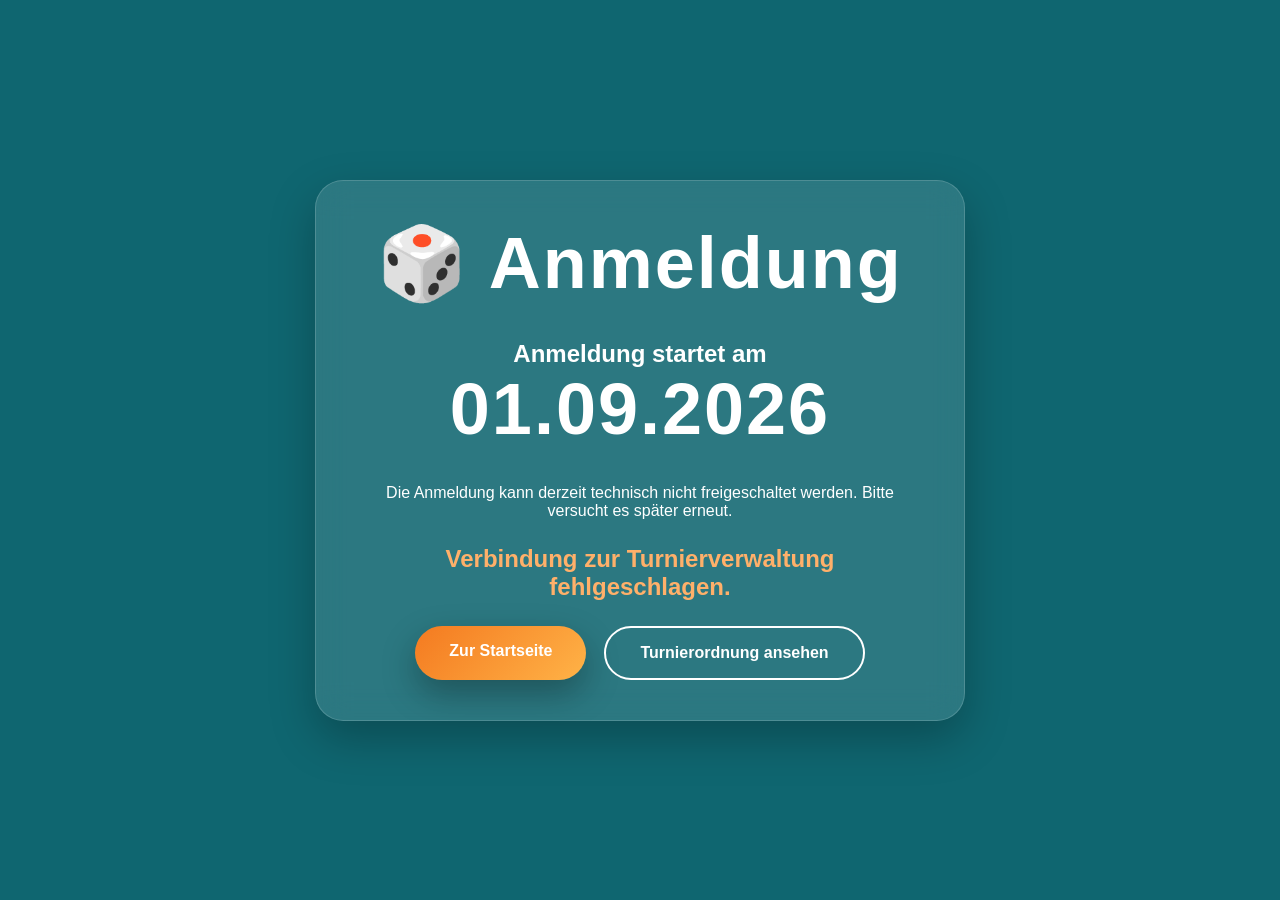
==== commit fc267629: "Update anmeldung.html" ====
--- a/anmeldung.html
+++ b/anmeldung.html
@@ -47,139 +47,43 @@
 
 
   <!-- Anmeldeformular ab dem 01.09.2026 -->
+ <div
+  id="formularBereich"
+  class="status-card"
+  style="display:none;">
+
+  <h2>🎲 Anmeldung</h2>
+
+  <p class="lead">
+    Meldet euer Team verbindlich zum
+    2. Peheimer Schock Turnier an.
+  </p>
+
+  <div id="anmeldeStatusHinweis" class="anmelde-hinweis">
+    Es stehen insgesamt 24 feste Startplätze zur Verfügung.
+    Sind diese vergeben, werden weitere Teams automatisch
+    auf die Warteliste gesetzt.
+  </div>
+
+  <form id="anmeldungForm" class="form-card">
+
+    <!-- Deine Eingabefelder bleiben hier unverändert -->
+
+    <button
+      id="anmeldungButton"
+      type="submit"
+      class="btn primary">
+      Jetzt verbindlich anmelden
+    </button>
+
+  </form>
+
   <div
-    id="formularBereich"
-    class="status-card"
-    style="display:none;">
-
-    <h2>🎲 Anmeldung</h2>
-
-    <p class="lead">
-      Meldet euer Team verbindlich zum
-      2. Peheimer Schock Turnier an.
-    </p>
-
-    <div id="anmeldeStatusHinweis" class="anmelde-hinweis">
-      Es stehen insgesamt 24 feste Startplätze zur Verfügung.
-      Sind diese vergeben, werden weitere Teams automatisch
-      auf die Warteliste gesetzt.
-    </div>
-
-    <form id="anmeldungForm" class="form-card">
-
-      <input
-        type="text"
-        name="vorname"
-        placeholder="Vorname der Kontaktperson"
-        autocomplete="given-name"
-        required>
-
-      <input
-        type="text"
-        name="nachname"
-        placeholder="Nachname der Kontaktperson"
-        autocomplete="family-name"
-        required>
-
-      <input
-        type="tel"
-        name="telefon"
-        placeholder="Telefonnummer"
-        autocomplete="tel"
-        required>
-
-      <input
-        type="email"
-        name="email"
-        placeholder="E-Mail-Adresse"
-        autocomplete="email"
-        required>
-
-      <input
-        type="text"
-        name="teamname"
-        placeholder="Gruppenname / Teamname"
-        required>
-
-      <input
-        type="text"
-        name="spieler1"
-        placeholder="Spieler 1"
-        required>
-
-      <input
-        type="text"
-        name="spieler2"
-        placeholder="Spieler 2"
-        required>
-
-      <input
-        type="text"
-        name="spieler3"
-        placeholder="Spieler 3"
-        required>
-
-      <input
-        type="text"
-        name="spieler4"
-        placeholder="Spieler 4"
-        required>
-
-      <label class="check">
-        <input
-          type="checkbox"
-          name="datenschutzAkzeptiert"
-          required>
-
-        <span>
-          Ich habe die
-          <strong>
-            <a
-              href="downloads/Turnierordnung.pdf"
-              target="_blank"
-              rel="noopener">
-              Turnierordnung
-            </a>
-          </strong>
-          sowie die
-          <strong>
-            <a
-              href="datenschutz.html"
-              target="_blank"
-              rel="noopener">
-              Datenschutzhinweise
-            </a>
-          </strong>
-          gelesen und akzeptiere diese.
-        </span>
-      </label>
-
-      <button
-        id="anmeldungButton"
-        type="submit"
-        class="btn primary">
-
-        Jetzt verbindlich anmelden
-      </button>
-
-    </form>
-
-    <div
-      id="meldung"
-      class="anmelde-meldung"
-      aria-live="polite">
-    </div>
-
-    <a
-      href="index.html"
-      class="btn secondary space-top">
-      Zurück zur Startseite
-    </a>
-
-  </div>
-
-</section>
-<section class="section zahlung-section">
+    id="meldung"
+    class="anmelde-meldung"
+    aria-live="polite">
+  </div>
+
   <div class="zahlung-box">
 
     <h2>💶 Informationen zur Bezahlung</h2>
@@ -191,8 +95,10 @@
 
     <div class="zahlung-preis">
       <span>🎲</span>
+
       <div>
-        <strong>Startgeld</strong><p>10,00 € pro Spieler</p>
+        <strong>Startgeld</strong>
+        <p>10,00 € pro Spieler</p>
       </div>
     </div>
 
@@ -214,11 +120,16 @@
 
         <p>
           <strong>IBAN:</strong><br>
-          <span class="zahlungsdaten">DE04 2806 1501 0059 6043 20</span>
-        </p>
-
-        <p>
-          <strong>BIC:</strong><br><span class="zahlungsdaten">GENODEF1CLP</span>
+          <span class="zahlungsdaten">
+            DE04 2806 1501 0059 6043 20
+          </span>
+        </p>
+
+        <p>
+          <strong>BIC:</strong><br>
+          <span class="zahlungsdaten">
+            GENODEF1CLP
+          </span>
         </p>
       </article>
 
@@ -272,8 +183,16 @@
     </p>
 
   </div>
+
+  <a
+    href="index.html"
+    class="btn secondary space-top">
+    Zurück zur Startseite
+  </a>
+
+</div>
+
 </section>
-
 <script src="js/config.js?v=2"></script>
 <script src="js/freigabe.js?v=15"></script>
 <script src="js/anmeldung.js?v=15"></script>
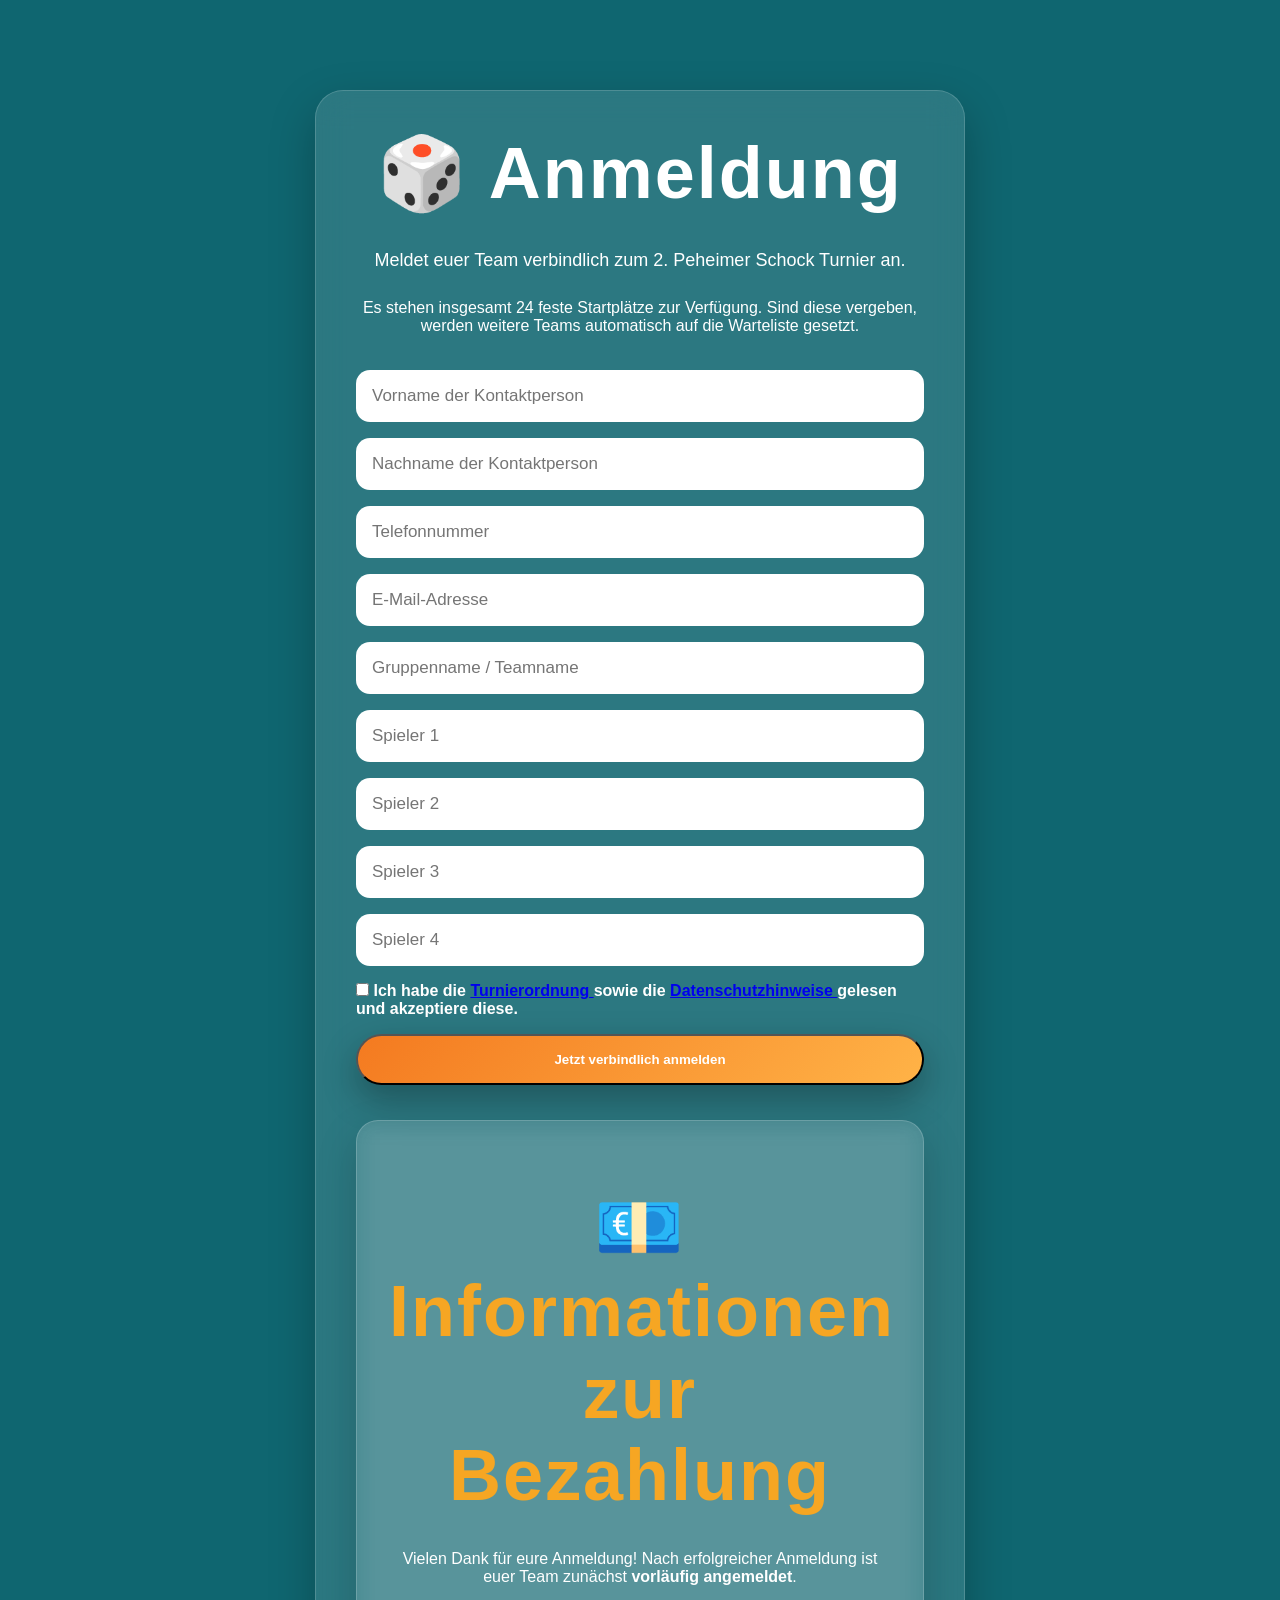
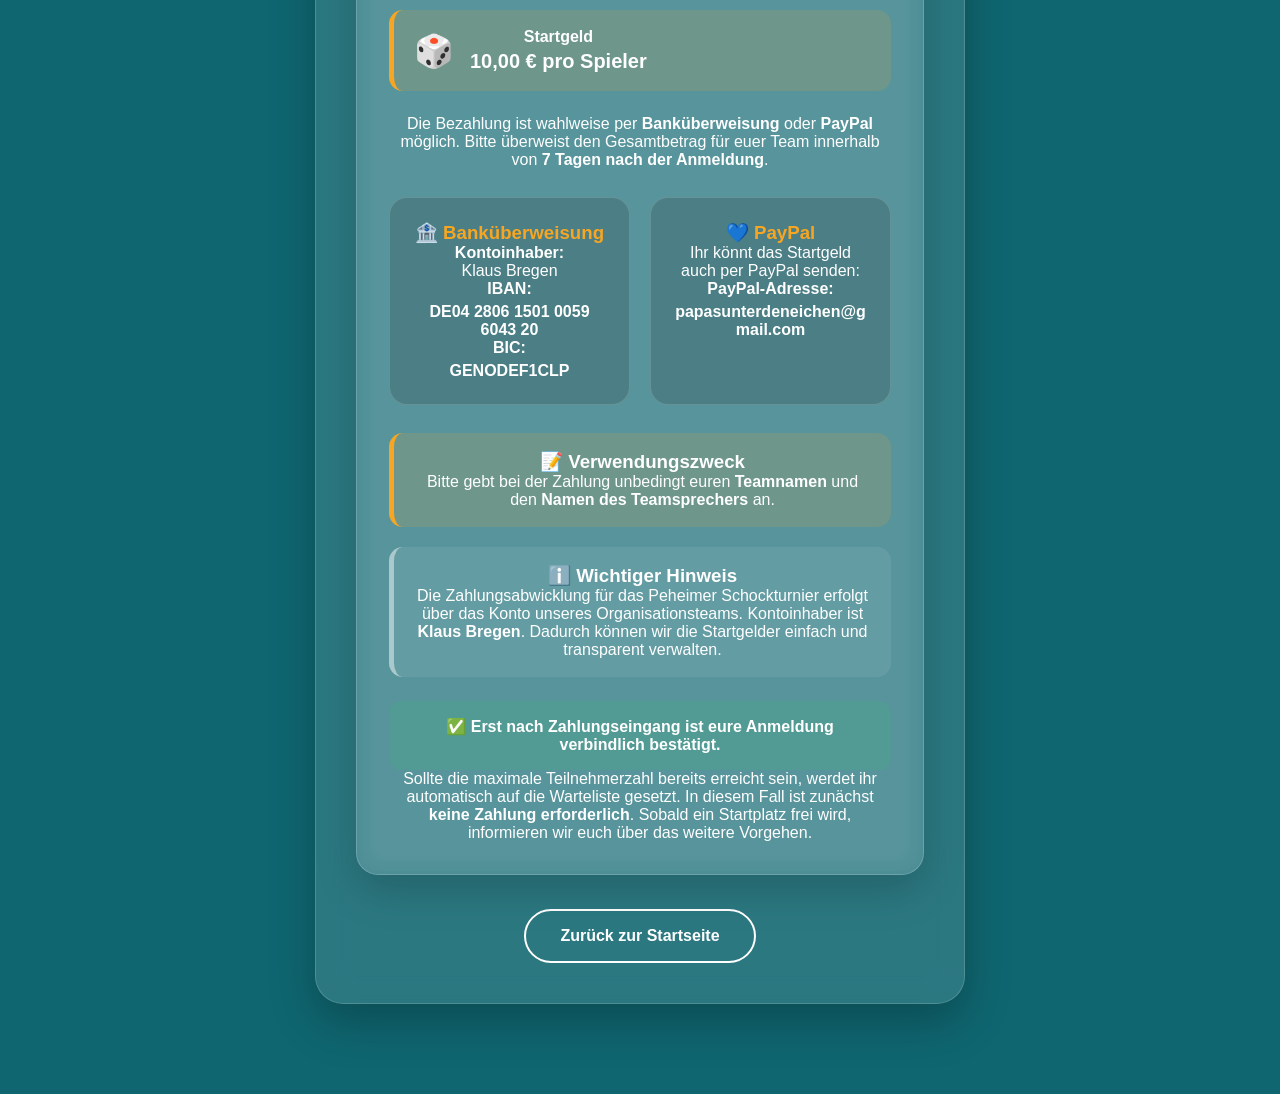
==== commit 0d02ab4a: "Update anmeldung.html" ====
--- a/anmeldung.html
+++ b/anmeldung.html
@@ -65,18 +65,103 @@
     auf die Warteliste gesetzt.
   </div>
 
-  <form id="anmeldungForm" class="form-card">
-
-    <!-- Deine Eingabefelder bleiben hier unverändert -->
-
-    <button
-      id="anmeldungButton"
-      type="submit"
-      class="btn primary">
-      Jetzt verbindlich anmelden
-    </button>
-
-  </form>
+ <form id="anmeldungForm" class="form-card">
+
+  <input
+    type="text"
+    name="vorname"
+    placeholder="Vorname der Kontaktperson"
+    autocomplete="given-name"
+    required>
+
+  <input
+    type="text"
+    name="nachname"
+    placeholder="Nachname der Kontaktperson"
+    autocomplete="family-name"
+    required>
+
+  <input
+    type="tel"
+    name="telefon"
+    placeholder="Telefonnummer"
+    autocomplete="tel"
+    required>
+
+  <input
+    type="email"
+    name="email"
+    placeholder="E-Mail-Adresse"
+    autocomplete="email"
+    required>
+
+  <input
+    type="text"
+    name="teamname"
+    placeholder="Gruppenname / Teamname"
+    required>
+
+  <input
+    type="text"
+    name="spieler1"
+    placeholder="Spieler 1"
+    required>
+
+  <input
+    type="text"
+    name="spieler2"
+    placeholder="Spieler 2"
+    required>
+
+  <input
+    type="text"
+    name="spieler3"
+    placeholder="Spieler 3"
+    required>
+
+  <input
+    type="text"
+    name="spieler4"
+    placeholder="Spieler 4"
+    required>
+
+  <label class="check">
+    <input
+      type="checkbox"
+      name="datenschutzAkzeptiert"
+      required>
+
+    <span>
+      Ich habe die
+      <strong>
+        <a
+          href="downloads/Turnierordnung.pdf"
+          target="_blank"
+          rel="noopener">
+          Turnierordnung
+        </a>
+      </strong>
+      sowie die
+      <strong>
+        <a
+          href="datenschutz.html"
+          target="_blank"
+          rel="noopener">
+          Datenschutzhinweise
+        </a>
+      </strong>
+      gelesen und akzeptiere diese.
+    </span>
+  </label>
+
+  <button
+    id="anmeldungButton"
+    type="submit"
+    class="btn primary">
+    Jetzt verbindlich anmelden
+  </button>
+
+</form>
 
   <div
     id="meldung"
--- a/css/style.css
+++ b/css/style.css
@@ -1145,7 +1145,7 @@
 }
 
 .zahlung-box h2 {
-  margin-top: 0;
+  margin-top: 32px;
   color: #f6a623;
 }
 
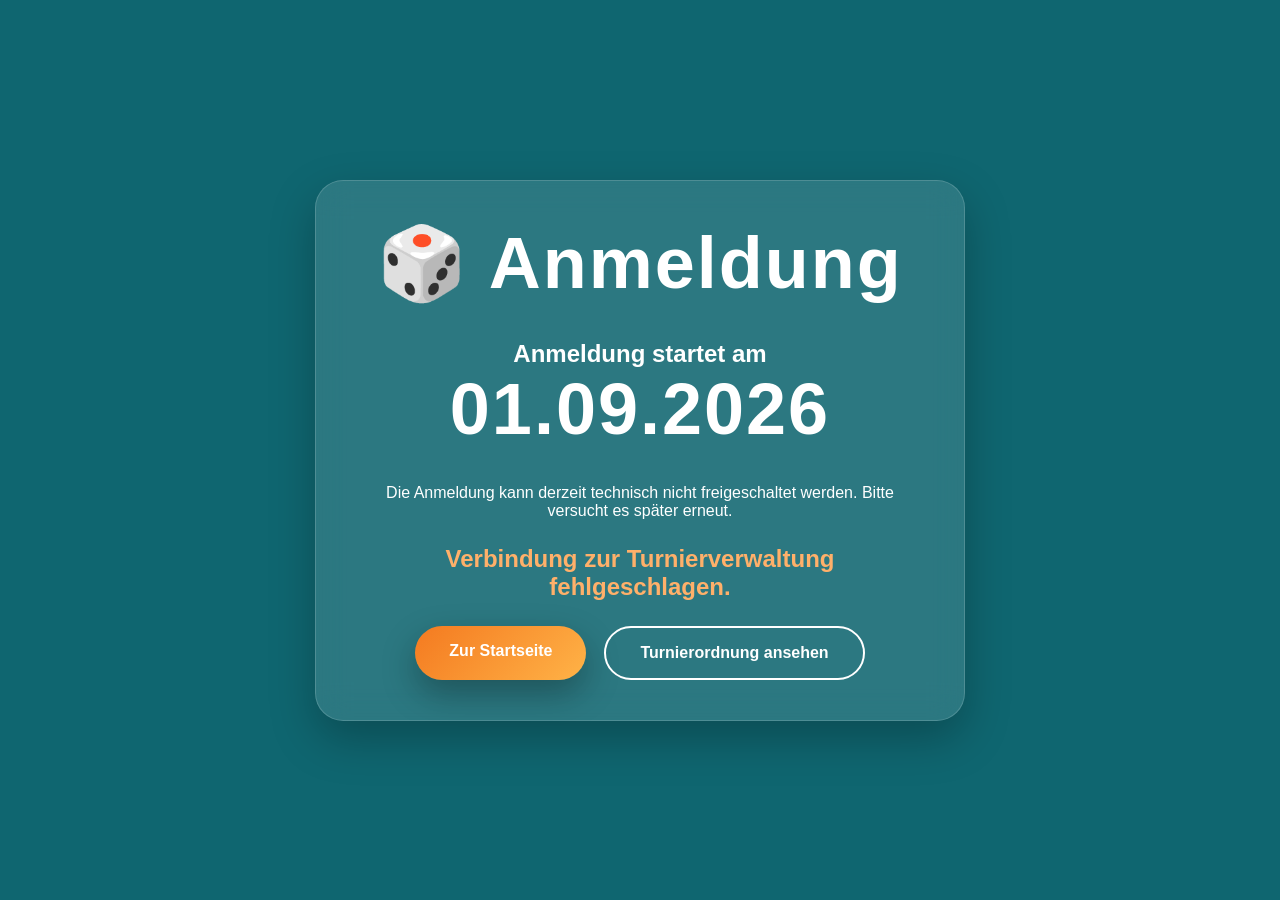
==== commit a8c5ed2a: "Add Cloudflare Web Analytics to anmeldung.html Added Cloudflare Web Analytics script to the HTML fil" ====
--- a/anmeldung.html
+++ b/anmeldung.html
@@ -7,6 +7,7 @@
   <title>Anmeldung | 2. Peheimer Schock Turnier</title>
 
   <link rel="stylesheet" href="css/style.css">
+  <!-- Cloudflare Web Analytics --><script type='module' src='https://static.cloudflareinsights.com/beacon.min.js' data-cf-beacon='{"token": "774cb6f4e5244e6a9e1ff4e121bfbbb0"}'></script><!-- End Cloudflare Web Analytics -->
 </head>
 
 <body>
--- a/css/style.css
+++ b/css/style.css
@@ -1239,3 +1239,516 @@
     font-size: 0.95rem;
   }
 }
+/* =========================================
+   Gewinne und Siegertreppe
+========================================= */
+
+.gewinne-section {
+  position: relative;
+  overflow: hidden;
+}
+
+.gewinne-box {
+  max-width: 1150px;
+  margin: 0 auto;
+  padding: 38px 30px;
+  border: 1px solid rgba(255, 255, 255, 0.17);
+  border-radius: 26px;
+  background:
+    radial-gradient(
+      circle at top center,
+      rgba(246, 166, 35, 0.15),
+      transparent 38%
+    ),
+    rgba(255, 255, 255, 0.08);
+  box-shadow: 0 20px 55px rgba(0, 0, 0, 0.22);
+  backdrop-filter: blur(14px);
+  -webkit-backdrop-filter: blur(14px);
+}
+
+.gewinne-kopf {
+  display: flex;
+  justify-content: center;
+  align-items: center;
+  gap: 18px;
+  margin-bottom: 35px;
+  text-align: left;
+}
+
+.gewinne-kopf-icon {
+  font-size: 3.5rem;
+  filter: drop-shadow(0 8px 10px rgba(0, 0, 0, 0.25));
+}
+
+.gewinne-kopf h2 {
+  margin: 0 0 8px;
+}
+
+.gewinne-kopf .lead {
+  margin: 0;
+}
+
+
+/* Siegertreppe */
+
+.siegertreppe {
+  display: grid;
+  grid-template-columns: repeat(3, minmax(0, 1fr));
+  align-items: end;
+  gap: 20px;
+  margin-top: 35px;
+}
+
+.sieger-platz {
+  display: flex;
+  flex-direction: column;
+  align-items: center;
+  min-width: 0;
+  text-align: center;
+}
+
+.sieger-platz h3 {
+  margin: 10px 0 12px;
+  font-size: 1.65rem;
+  color: #ffffff;
+}
+
+.platz-eins {
+  order: 2;
+}
+
+.platz-zwei {
+  order: 1;
+}
+
+.platz-drei {
+  order: 3;
+}
+
+
+/* Pokale */
+
+.pokal {
+  width: 120px;
+  max-width: 100%;
+  margin: 0 auto 8px;
+  animation: pokalSchweben 3.5s ease-in-out infinite;
+}
+
+.pokal svg {
+  display: block;
+  width: 100%;
+  overflow: visible;
+  filter: drop-shadow(0 14px 12px rgba(0, 0, 0, 0.3));
+}
+
+.pokal-griff {
+  fill: none;
+  stroke-width: 9;
+  stroke-linecap: round;
+}
+
+.pokal-gold .pokal-schale,
+.pokal-gold .pokal-stiel,
+.pokal-gold .pokal-sockel,
+.pokal-gold .pokal-fuss {
+  fill: url("#gold");
+}
+
+.pokal-gold .pokal-schale,
+.pokal-gold .pokal-stiel,
+.pokal-gold .pokal-sockel,
+.pokal-gold .pokal-fuss {
+  fill: #f4b942;
+}
+
+.pokal-gold .pokal-griff {
+  stroke: #f4b942;
+}
+
+.pokal-silber .pokal-schale,
+.pokal-silber .pokal-stiel,
+.pokal-silber .pokal-sockel,
+.pokal-silber .pokal-fuss {
+  fill: #d8dde2;
+}
+
+.pokal-silber .pokal-griff {
+  stroke: #d8dde2;
+}
+
+.pokal-bronze .pokal-schale,
+.pokal-bronze .pokal-stiel,
+.pokal-bronze .pokal-sockel,
+.pokal-bronze .pokal-fuss {
+  fill: #bf7845;
+}
+
+.pokal-bronze .pokal-griff {
+  stroke: #bf7845;
+}
+
+.platz-eins .pokal {
+  width: 145px;
+}
+
+.platz-zwei .pokal {
+  width: 115px;
+  animation-delay: 0.25s;
+}
+
+.platz-drei .pokal {
+  width: 105px;
+  animation-delay: 0.5s;
+}
+
+@keyframes pokalSchweben {
+  0%,
+  100% {
+    transform: translateY(0) rotate(-1deg);
+  }
+
+  50% {
+    transform: translateY(-8px) rotate(1deg);
+  }
+}
+
+
+/* Preisangaben */
+
+.sieger-badge,
+.sonderpreis-label {
+  display: inline-block;
+  padding: 6px 13px;
+  border-radius: 999px;
+  background: linear-gradient(135deg, #ffb52a, #f08a24);
+  color: #182b2b;
+  font-size: 0.78rem;
+  font-weight: 800;
+  letter-spacing: 0.07em;
+  text-transform: uppercase;
+  box-shadow: 0 7px 18px rgba(240, 138, 36, 0.25);
+}
+
+.preis-details {
+  display: flex;
+  flex-direction: column;
+  justify-content: center;
+  min-height: 112px;
+  margin-bottom: 20px;
+}
+
+.preis-details strong {
+  color: #ffb52a;
+  font-size: 2rem;
+  line-height: 1.1;
+}
+
+.preis-details span {
+  display: block;
+  margin-top: 5px;
+}
+
+.preis-details .zusatzpreis {
+  margin-top: 14px;
+  font-weight: 800;
+  color: #ffffff;
+}
+
+
+/* Podeste */
+
+.podest {
+  position: relative;
+  display: flex;
+  flex-direction: column;
+  justify-content: center;
+  width: 100%;
+  overflow: hidden;
+  border-radius: 18px 18px 5px 5px;
+  box-shadow:
+    inset 0 1px 0 rgba(255, 255, 255, 0.35),
+    inset 0 -15px 25px rgba(0, 0, 0, 0.13),
+    0 16px 30px rgba(0, 0, 0, 0.25);
+}
+
+.podest::before {
+  content: "";
+  position: absolute;
+  top: 0;
+  left: 8%;
+  width: 84%;
+  height: 5px;
+  border-radius: 999px;
+  background: rgba(255, 255, 255, 0.45);
+}
+
+.podest span {
+  font-size: 3.7rem;
+  font-weight: 900;
+  line-height: 1;
+  text-shadow: 0 4px 10px rgba(0, 0, 0, 0.23);
+}
+
+.podest small {
+  display: block;
+  margin-top: 8px;
+  font-size: 0.82rem;
+  font-weight: 700;
+  letter-spacing: 0.08em;
+  text-transform: uppercase;
+}
+
+.podest-eins {
+  min-height: 225px;
+  background:
+    linear-gradient(
+      145deg,
+      #f6c453 0%,
+      #d99a1b 45%,
+      #f4bd3f 100%
+    );
+  color: #332400;
+}
+
+.podest-zwei {
+  min-height: 175px;
+  background:
+    linear-gradient(
+      145deg,
+      #e4e7ea 0%,
+      #aeb5bc 50%,
+      #d7dce0 100%
+    );
+  color: #253038;
+}
+
+.podest-drei {
+  min-height: 140px;
+  background:
+    linear-gradient(
+      145deg,
+      #d28a55 0%,
+      #98562e 50%,
+      #c97b45 100%
+    );
+  color: #2e1609;
+}
+
+
+/* Schock-Out-Sonderpreis */
+
+.schockout-box {
+  display: grid;
+  grid-template-columns: 180px minmax(0, 1fr);
+  gap: 30px;
+  align-items: center;
+  margin-top: 45px;
+  padding: 30px;
+  border: 1px solid rgba(246, 166, 35, 0.42);
+  border-radius: 23px;
+  background:
+    radial-gradient(
+      circle at left center,
+      rgba(246, 166, 35, 0.23),
+      transparent 45%
+    ),
+    rgba(0, 0, 0, 0.13);
+  box-shadow: 0 15px 35px rgba(0, 0, 0, 0.2);
+}
+
+.schockout-symbol {
+  position: relative;
+  display: flex;
+  justify-content: center;
+  align-items: center;
+  min-height: 150px;
+  font-size: 5rem;
+}
+
+.schockout-symbol .krone {
+  position: absolute;
+  top: 0;
+  z-index: 2;
+  transform: rotate(-8deg);
+  filter: drop-shadow(0 8px 8px rgba(0, 0, 0, 0.25));
+}
+
+.schockout-symbol .wuerfel {
+  position: absolute;
+  bottom: 0;
+  filter: drop-shadow(0 10px 10px rgba(0, 0, 0, 0.3));
+}
+
+.schockout-inhalt h3 {
+  margin: 12px 0 7px;
+  color: #ffb52a;
+  font-size: 2rem;
+}
+
+.schockout-inhalt > p {
+  margin-top: 0;
+}
+
+.schockout-preise {
+  display: grid;
+  grid-template-columns: repeat(3, minmax(0, 1fr));
+  gap: 14px;
+  margin-top: 23px;
+}
+
+.schockout-preis {
+  display: flex;
+  align-items: center;
+  gap: 12px;
+  min-width: 0;
+  padding: 16px;
+  border: 1px solid rgba(255, 255, 255, 0.13);
+  border-radius: 15px;
+  background: rgba(255, 255, 255, 0.07);
+}
+
+.schockout-preis > span {
+  flex: 0 0 auto;
+  font-size: 2rem;
+}
+
+.schockout-preis div {
+  min-width: 0;
+}
+
+.schockout-preis strong,
+.schockout-preis small {
+  display: block;
+}
+
+.schockout-preis strong {
+  margin-bottom: 4px;
+  color: #ffffff;
+}
+
+.schockout-preis small {
+  line-height: 1.35;
+  opacity: 0.8;
+}
+
+
+/* Tablet */
+
+@media (max-width: 900px) {
+  .siegertreppe {
+    gap: 12px;
+  }
+
+  .podest-eins {
+    min-height: 190px;
+  }
+
+  .podest-zwei {
+    min-height: 155px;
+  }
+
+  .podest-drei {
+    min-height: 125px;
+  }
+
+  .schockout-box {
+    grid-template-columns: 130px minmax(0, 1fr);
+  }
+
+  .schockout-preise {
+    grid-template-columns: 1fr;
+  }
+}
+
+
+/* Smartphone */
+
+@media (max-width: 700px) {
+  .gewinne-box {
+    padding: 28px 18px;
+  }
+
+  .gewinne-kopf {
+    flex-direction: column;
+    text-align: center;
+  }
+
+  .siegertreppe {
+    display: flex;
+    flex-direction: column;
+    align-items: stretch;
+  }
+
+  .platz-eins {
+    order: 1;
+  }
+
+  .platz-zwei {
+    order: 2;
+  }
+
+  .platz-drei {
+    order: 3;
+  }
+
+  .sieger-platz {
+    width: 100%;
+  }
+
+  .preis-details {
+    min-height: 0;
+  }
+
+  .podest-eins,
+  .podest-zwei,
+  .podest-drei {
+    min-height: 120px;
+  }
+
+  .schockout-box {
+    grid-template-columns: 1fr;
+    gap: 10px;
+    padding: 24px 18px;
+    text-align: center;
+  }
+
+  .schockout-symbol {
+    min-height: 135px;
+  }
+
+  .schockout-preis {
+    text-align: left;
+  }
+}
+/* =========================================
+   Navigation bei vielen Menüpunkten
+========================================= */
+
+.navbar {
+  display: flex;
+  align-items: center;
+  justify-content: space-between;
+  gap: 20px;
+}
+
+.nav-links {
+  display: flex;
+  align-items: center;
+  justify-content: flex-end;
+  flex-wrap: wrap;
+  gap: 8px 14px;
+  margin: 0;
+  padding: 0;
+  list-style: none;
+}
+
+.nav-links li {
+  flex: 0 0 auto;
+}
+
+.nav-links a {
+  display: block;
+  white-space: nowrap;
+  font-size: 0.9rem;
+}
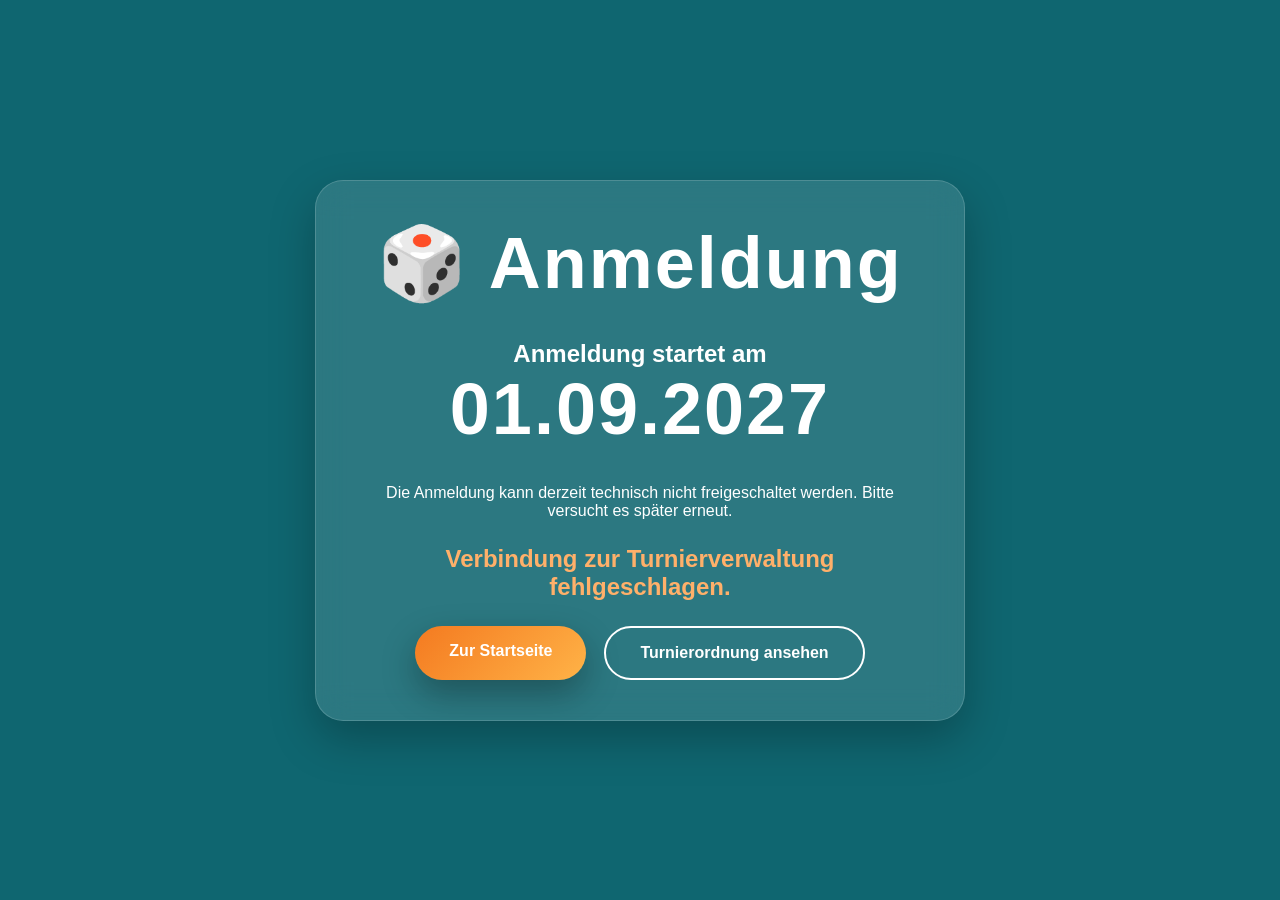
==== commit 99bc0766: "Update title and references for 3rd tournament" ====
--- a/anmeldung.html
+++ b/anmeldung.html
@@ -4,7 +4,7 @@
   <meta charset="UTF-8">
   <meta name="viewport" content="width=device-width, initial-scale=1.0">
 
-  <title>Anmeldung | 2. Peheimer Schock Turnier</title>
+  <title>Anmeldung | 3. Peheimer Schock Turnier</title>
 
   <link rel="stylesheet" href="css/style.css">
   <!-- Cloudflare Web Analytics --><script type='module' src='https://static.cloudflareinsights.com/beacon.min.js' data-cf-beacon='{"token": "774cb6f4e5244e6a9e1ff4e121bfbbb0"}'></script><!-- End Cloudflare Web Analytics -->
@@ -19,10 +19,10 @@
     <h2>🎲 Anmeldung</h2>
 
     <h1>Anmeldung startet am</h1>
-    <h2>01.09.2026</h2>
-
-    <p>
-      Die Anmeldung zum 2. Peheimer Schock Turnier
+    <h2>01.09.2027</h2>
+
+    <p>
+      Die Anmeldung zum 3. Peheimer Schock Turnier
       ist derzeit noch nicht freigeschaltet.
     </p>
 
@@ -57,7 +57,7 @@
 
   <p class="lead">
     Meldet euer Team verbindlich zum
-    2. Peheimer Schock Turnier an.
+    3. Peheimer Schock Turnier an.
   </p>
 
   <div id="anmeldeStatusHinweis" class="anmelde-hinweis">
